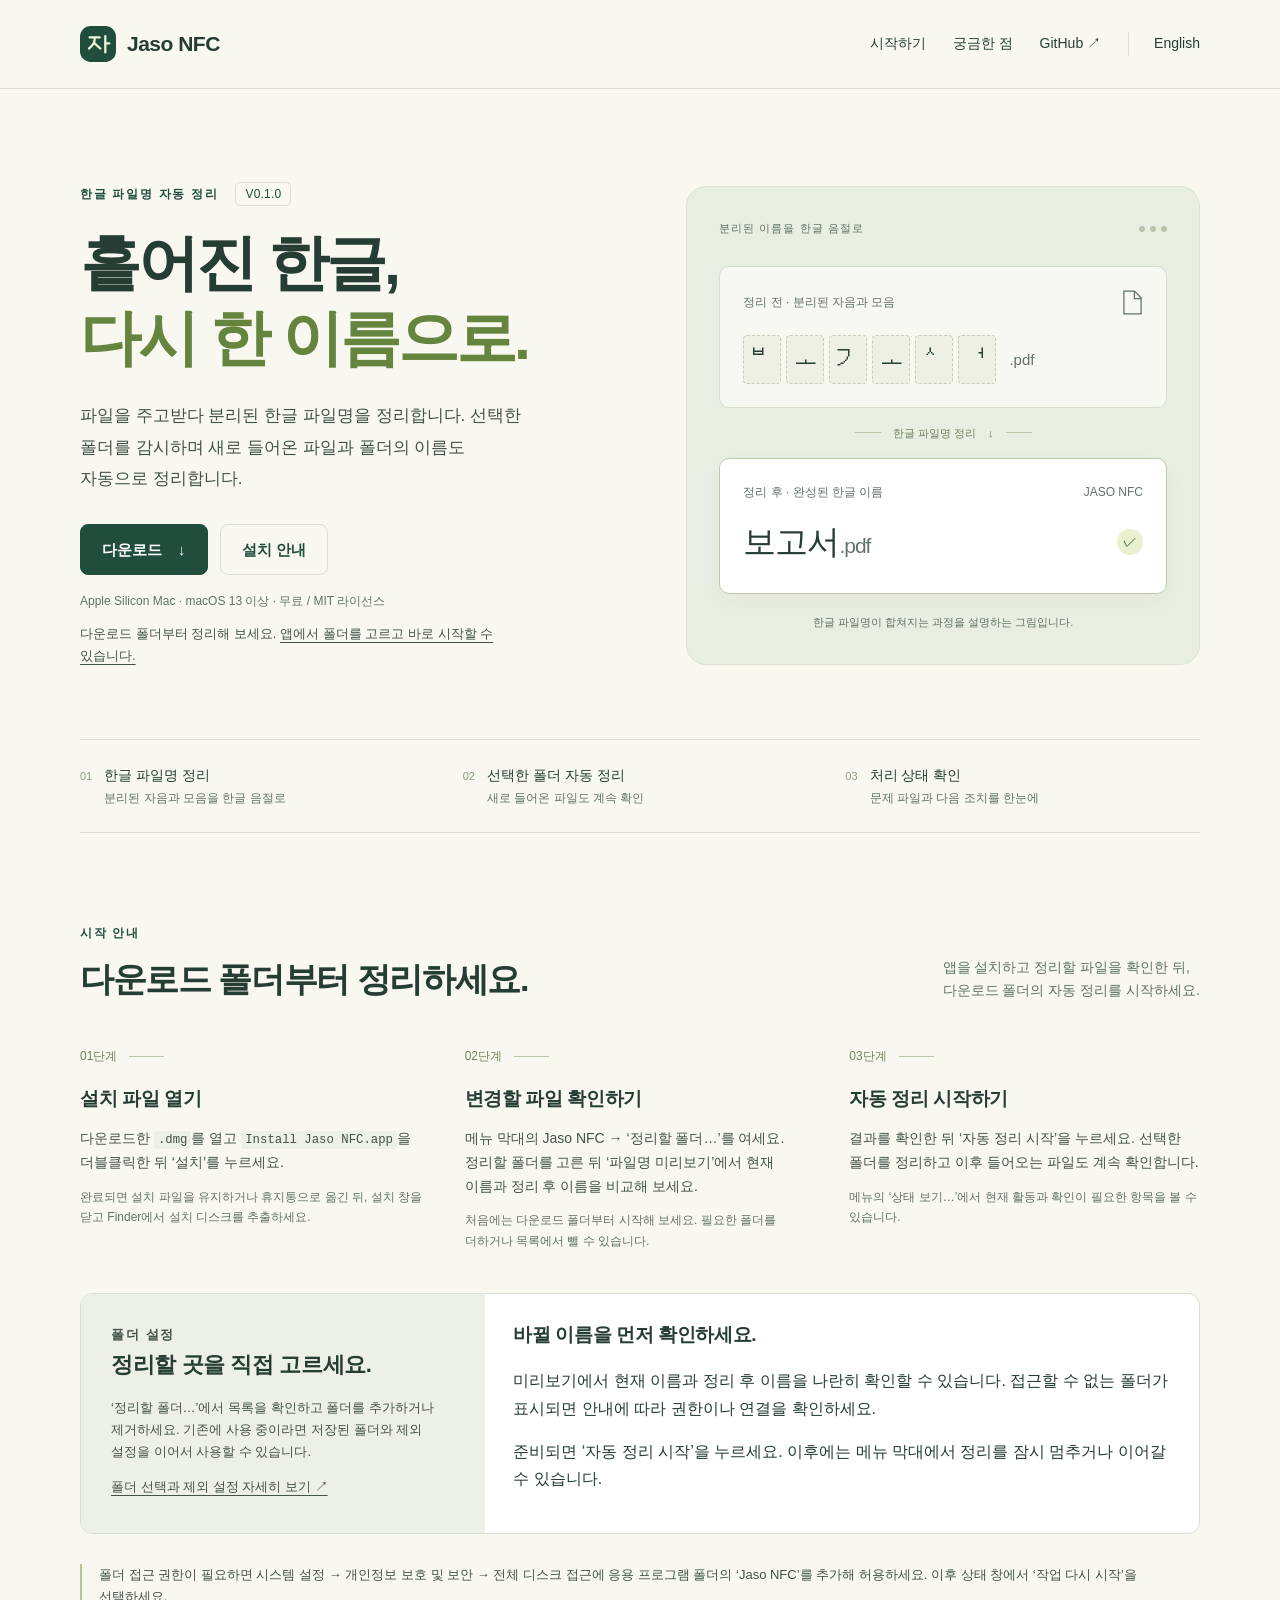
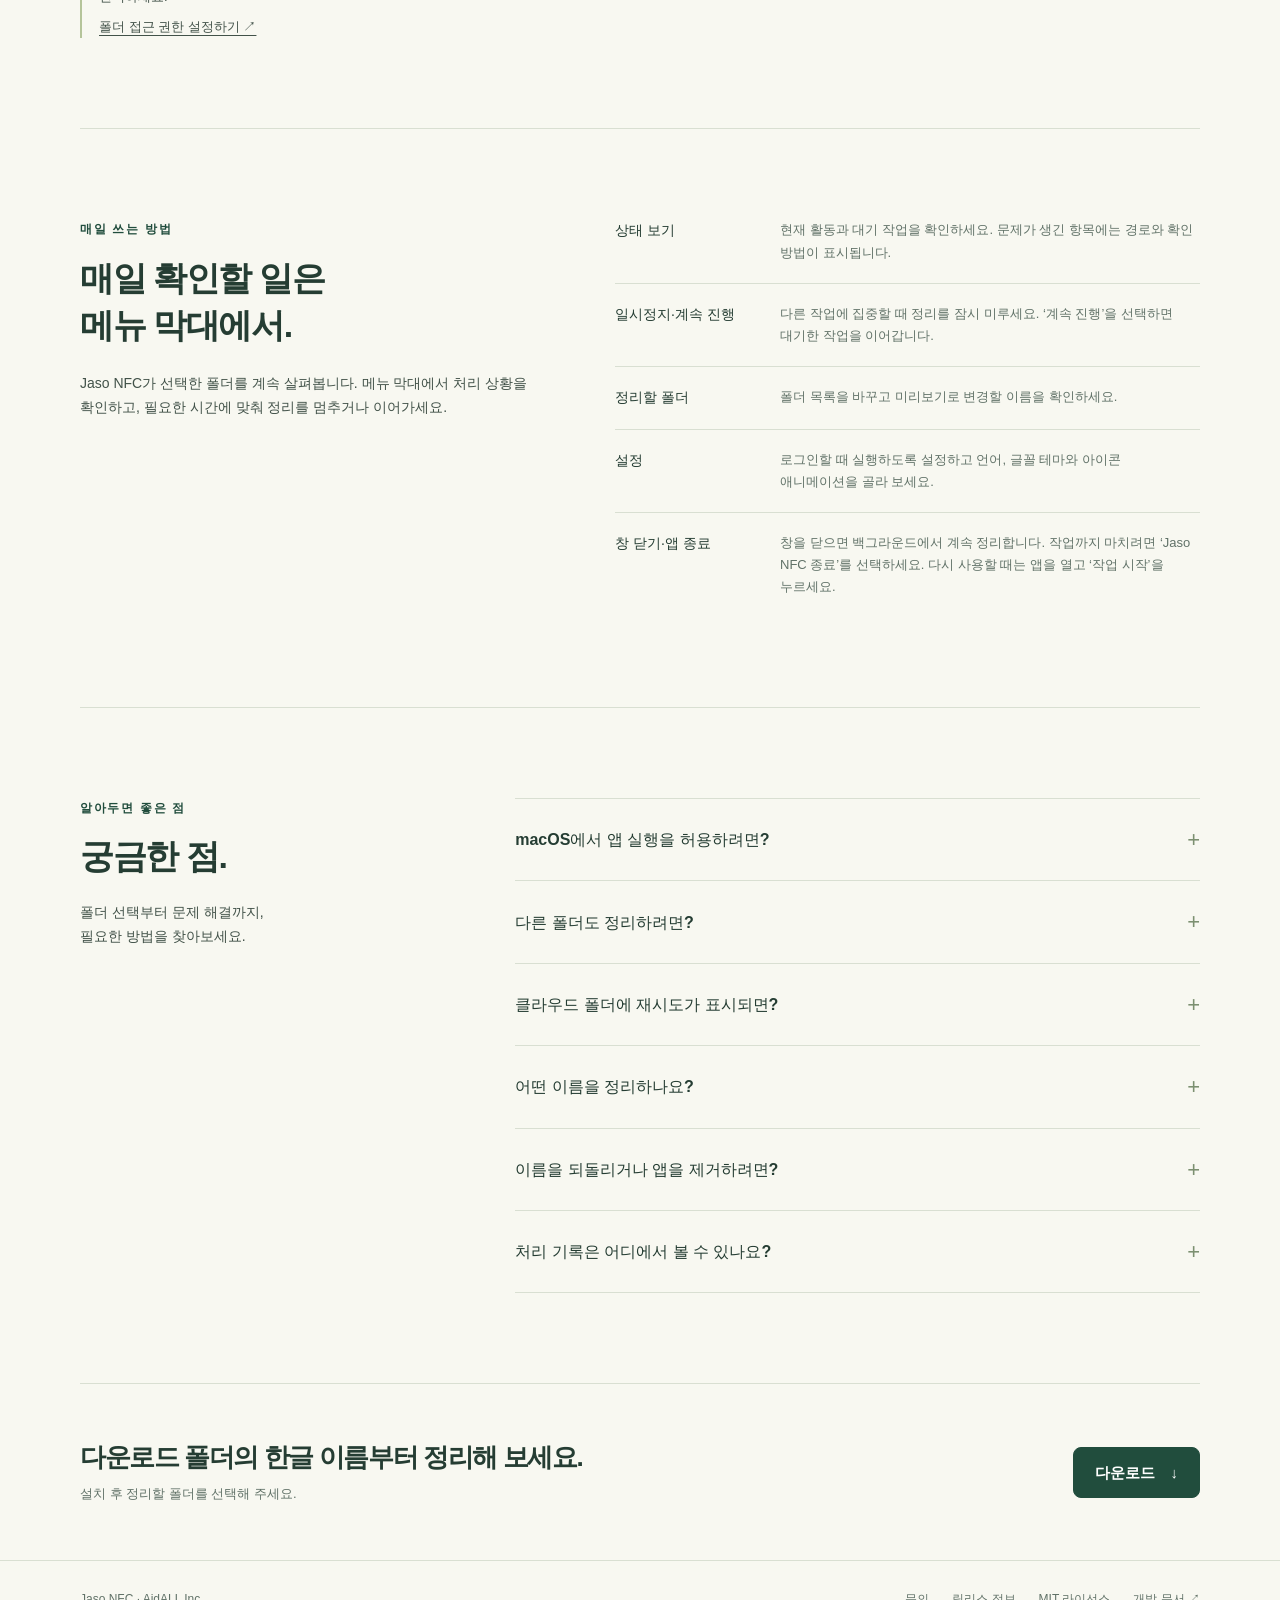
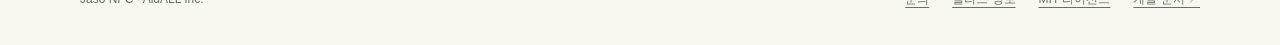
==== site/index.html @ a39111ab "Initial commit" ====
<!doctype html>
<html lang="ko">
<head>
  <meta charset="utf-8">
  <meta name="viewport" content="width=device-width, initial-scale=1">
  <meta name="description" content="분리된 한글 파일명을 정리하고 선택한 폴더의 새 파일도 자동으로 처리합니다. Jaso NFC를 설치하고 다운로드 폴더에서 시작하세요.">
  <meta name="theme-color" content="#f8f8f1">
  <meta property="og:title" content="Jaso NFC — 한글 파일명, 다시 한 이름으로">
  <meta property="og:description" content="한글 파일명을 정리하고 새 파일도 자동으로 처리하는 Mac 앱입니다. 설치부터 다운로드 폴더 자동 정리까지 안내합니다.">
  <meta property="og:type" content="website">
  <meta property="og:url" content="https://garlicvread.github.io/jaso-nfc/">
  <link rel="canonical" href="https://garlicvread.github.io/jaso-nfc/">
  <link rel="alternate" hreflang="en" href="https://garlicvread.github.io/jaso-nfc/en/">
  <link rel="icon" href="assets/mark.svg" type="image/svg+xml">
  <link rel="stylesheet" href="assets/styles.css">
  <script src="assets/guide.js" defer></script>
  <title>Jaso NFC — 한글 파일명, 다시 한 이름으로</title>
</head>
<body>
<a class="skip" href="#main">본문으로 이동</a>
<header class="header">
  <nav class="nav wrap" aria-label="주 메뉴">
    <a class="brand" href="./" aria-label="Jaso NFC 처음으로"><img src="assets/mark.svg" alt="" width="36" height="36">Jaso NFC</a>
    <div class="nav-links"><a href="#setup">시작하기</a><a class="desktop-link" href="#questions">궁금한 점</a><a class="desktop-link" href="https://github.com/garlicvread/jaso-nfc">GitHub ↗</a><a class="language" href="en/" lang="en" hreflang="en">English</a></div>
  </nav>
</header>
<main id="main" class="wrap">
  <section class="hero" aria-labelledby="hero-title">
    <div>
      <p class="eyebrow">한글 파일명 자동 정리 <span>v0.1.0</span></p>
      <h1 id="hero-title">흩어진 한글,<br><em>다시 한 이름으로.</em></h1>
      <p class="hero-copy">파일을 주고받다 분리된 한글 파일명을 정리합니다. 선택한 폴더를 감시하며 새로 들어온 파일과 폴더의 이름도 자동으로 정리합니다.</p>
      <div class="actions"><a class="button" href="https://github.com/garlicvread/jaso-nfc/releases/download/v0.1.0/Jaso-NFC-0.1.0-arm64-local.dmg">다운로드 <span aria-hidden="true">↓</span></a><a class="button secondary" href="#setup">설치 안내</a></div>
      <p class="compatibility">Apple Silicon Mac · macOS 13 이상 · 무료 / MIT 라이선스</p>
      <p class="before-download">다운로드 폴더부터 정리해 보세요. <a href="#setup">앱에서 폴더를 고르고 바로 시작할 수 있습니다.</a></p>
    </div>
    <div class="art" role="img" aria-label="분리된 한글 자음과 모음을 보고서.pdf라는 파일명으로 합치는 과정을 보여 주는 그림입니다.">
      <div class="art-top"><span>분리된 이름을 한글 음절로</span><span class="dots" aria-hidden="true"><i></i><i></i><i></i></span></div>
      <div class="file"><div class="file-label"><span>정리 전 · 분리된 자음과 모음</span><svg viewBox="0 0 22 26" fill="none" aria-hidden="true"><path d="M4 1h9l7 7v17H2V1h2zM13 1v8h7" stroke="currentColor" stroke-width="1.3"/></svg></div><div class="jamo" aria-hidden="true"><span>ᄇ</span><span>ᅩ</span><span>ᄀ</span><span>ᅩ</span><span>ᄉ</span><span>ᅥ</span><small>.pdf</small></div></div>
      <div class="flow">한글 파일명 정리 <span aria-hidden="true">↓</span></div>
      <div class="file after"><div class="file-label"><span>정리 후 · 완성된 한글 이름</span><span>JASO NFC</span></div><div class="filename"><span>보고서<small>.pdf</small></span><span class="check" aria-hidden="true">✓</span></div></div>
      <p class="art-caption">한글 파일명이 합쳐지는 과정을 설명하는 그림입니다.</p>
    </div>
  </section>
  <div class="quick-facts" aria-label="앱의 기본 동작">
    <div class="fact"><span class="number">01</span><p>한글 파일명 정리<small>분리된 자음과 모음을 한글 음절로</small></p></div>
    <div class="fact"><span class="number">02</span><p>선택한 폴더 자동 정리<small>새로 들어온 파일도 계속 확인</small></p></div>
    <div class="fact"><span class="number">03</span><p>처리 상태 확인<small>문제 파일과 다음 조치를 한눈에</small></p></div>
  </div>
  <section id="setup" class="section" aria-labelledby="setup-title">
    <div class="section-heading"><div><p class="eyebrow">시작 안내</p><h2 id="setup-title">다운로드 폴더부터 정리하세요.</h2></div><p class="section-intro">앱을 설치하고 정리할 파일을 확인한 뒤,<br>다운로드 폴더의 자동 정리를 시작하세요.</p></div>
    <div class="steps">
      <article><span class="step-num">01단계</span><h3>설치 파일 열기</h3><p>다운로드한 <code>.dmg</code>를 열고 <code>Install Jaso NFC.app</code>을 더블클릭한 뒤 ‘설치’를 누르세요.</p><p class="small">완료되면 설치 파일을 유지하거나 휴지통으로 옮긴 뒤, 설치 창을 닫고 Finder에서 설치 디스크를 추출하세요.</p></article>
      <article><span class="step-num">02단계</span><h3>변경할 파일 확인하기</h3><p>메뉴 막대의 Jaso NFC → ‘정리할 폴더…’를 여세요. 정리할 폴더를 고른 뒤 ‘파일명 미리보기’에서 현재 이름과 정리 후 이름을 비교해 보세요.</p><p class="small">처음에는 다운로드 폴더부터 시작해 보세요. 필요한 폴더를 더하거나 목록에서 뺄 수 있습니다.</p></article>
      <article><span class="step-num">03단계</span><h3>자동 정리 시작하기</h3><p>결과를 확인한 뒤 ‘자동 정리 시작’을 누르세요. 선택한 폴더를 정리하고 이후 들어오는 파일도 계속 확인합니다.</p><p class="small">메뉴의 ‘상태 보기…’에서 현재 활동과 확인이 필요한 항목을 볼 수 있습니다.</p></article>
    </div>
    <div id="enable" class="setup-box">
      <div class="setup-intro"><p class="eyebrow">폴더 설정</p><h3>정리할 곳을 직접 고르세요.</h3><p>‘정리할 폴더…’에서 목록을 확인하고 폴더를 추가하거나 제거하세요. 기존에 사용 중이라면 저장된 폴더와 제외 설정을 이어서 사용할 수 있습니다.</p><p><a href="https://github.com/garlicvread/jaso-nfc/blob/main/docs/usage.md#change-folders">폴더 선택과 제외 설정 자세히 보기 ↗</a></p></div>
      <div class="setup-code"><h3>바뀔 이름을 먼저 확인하세요.</h3><p>미리보기에서 현재 이름과 정리 후 이름을 나란히 확인할 수 있습니다. 접근할 수 없는 폴더가 표시되면 안내에 따라 권한이나 연결을 확인하세요.</p><p>준비되면 ‘자동 정리 시작’을 누르세요. 이후에는 메뉴 막대에서 정리를 잠시 멈추거나 이어갈 수 있습니다.</p></div>
    </div>
    <div class="permission"><p>폴더 접근 권한이 필요하면 시스템 설정 → 개인정보 보호 및 보안 → 전체 디스크 접근에 응용 프로그램 폴더의 ‘Jaso NFC’를 추가해 허용하세요. 이후 상태 창에서 ‘작업 다시 시작’을 선택하세요.</p><a href="https://github.com/garlicvread/jaso-nfc/blob/main/docs/usage.md#permissions">폴더 접근 권한 설정하기 ↗</a></div>
  </section>
  <section id="everyday" class="section everyday" aria-labelledby="everyday-title">
    <div><p class="eyebrow">매일 쓰는 방법</p><h2 id="everyday-title">매일 확인할 일은<br>메뉴 막대에서.</h2><p class="body-copy">Jaso NFC가 선택한 폴더를 계속 살펴봅니다. 메뉴 막대에서 처리 상황을 확인하고, 필요한 시간에 맞춰 정리를 멈추거나 이어가세요.</p></div>
    <ul class="menu-list"><li>상태 보기<span>현재 활동과 대기 작업을 확인하세요. 문제가 생긴 항목에는 경로와 확인 방법이 표시됩니다.</span></li><li>일시정지·계속 진행<span>다른 작업에 집중할 때 정리를 잠시 미루세요. ‘계속 진행’을 선택하면 대기한 작업을 이어갑니다.</span></li><li>정리할 폴더<span>폴더 목록을 바꾸고 미리보기로 변경할 이름을 확인하세요.</span></li><li>설정<span>로그인할 때 실행하도록 설정하고 언어, 글꼴 테마와 아이콘 애니메이션을 골라 보세요.</span></li><li>창 닫기·앱 종료<span>창을 닫으면 백그라운드에서 계속 정리합니다. 작업까지 마치려면 ‘Jaso NFC 종료’를 선택하세요. 다시 사용할 때는 앱을 열고 ‘작업 시작’을 누르세요.</span></li></ul>
  </section>
  <section id="questions" class="section faq" aria-labelledby="faq-title">
    <div><p class="eyebrow">알아두면 좋은 점</p><h2 id="faq-title">궁금한 점.</h2><p class="body-copy">폴더 선택부터 문제 해결까지,<br>필요한 방법을 찾아보세요.</p></div>
    <div class="questions">
      <details id="blocked"><summary>macOS에서 앱 실행을 허용하려면?</summary><p>다운로드한 파일의 출처를 확인한 뒤 <a href="https://support.apple.com/ko-kr/102445">Apple의 앱 실행 허용 안내</a>를 따라 주세요. 앱을 한 번 열어 본 다음 시스템 설정 → 개인정보 보호 및 보안에서 ‘확인 없이 열기’를 선택합니다. 해당 항목이 없거나 손상 메시지가 나오면 다시 다운로드하거나 지원팀에 문의해 주세요.</p></details>
      <details><summary>다른 폴더도 정리하려면?</summary><p>‘정리할 폴더…’에서 원하는 폴더를 추가하고 미리보기 후 설정을 저장하세요. 이미 설정한 폴더를 다시 확인하려면 상태 창의 ‘전체 감시 영역 다시 확인’을 누르세요. 자세한 순서는 <a href="https://github.com/garlicvread/jaso-nfc/blob/main/docs/usage.md#change-folders">폴더 설정 안내</a>에 있습니다.</p></details>
      <details><summary>클라우드 폴더에 재시도가 표시되면?</summary><p>상태 창에서 해당 경로와 원인을 확인하고 Finder에서 폴더를 열어 보세요. OneDrive, Google Drive 등 동기화 앱의 로그인과 연결 상태도 확인해 주세요. 연결을 복구한 뒤에는 Jaso NFC가 예약된 시각부터 다시 시도합니다.</p></details>
      <details><summary>어떤 이름을 정리하나요?</summary><p>설정한 폴더 안에서 분해된 한글 등 NFC 정규화가 필요한 파일명과 폴더 이름을 정리합니다. 직접 입력한 <code>ㅎㅏㄴ</code> 같은 호환 자모는 처리 대상에서 제외됩니다. 앱·사진 보관함 등 자동 제외되는 종류와 직접 제외할 폴더는 <a href="https://github.com/garlicvread/jaso-nfc/blob/main/docs/usage.md#변경-범위와-안전성">처리 범위 안내</a>에서 확인하세요.</p></details>
      <details><summary>이름을 되돌리거나 앱을 제거하려면?</summary><p>먼저 작업을 중지하고 <a href="https://github.com/garlicvread/jaso-nfc/blob/main/docs/usage.md#recovery">되돌리기와 제거 안내</a>를 따라 주세요. 변경 기록에 있는 원본 파일을 확인할 수 있으면 이전 이름으로 되돌릴 수 있습니다. 파일을 이동하거나 교체한 경우 복구가 제한될 수 있습니다. exFAT에서는 다른 앱과 동시에 이름을 바꿀 때 덮어쓰기 위험이 있어, 사용 설명서의 처리 한계도 확인해 주세요.</p></details>
      <details><summary>처리 기록은 어디에서 볼 수 있나요?</summary><p>상태 창의 ‘복구 기록 폴더 열기’로 Mac에 저장된 이름 변경 기록을 확인할 수 있습니다. 문제가 생겼을 때는 ‘진단 정보 복사’로 상태를 전달해 주세요. 공유하기 전에 개인 파일명과 경로를 지워 주세요.</p></details>
    </div>
  </section>
  <section class="bottom-cta" aria-label="다운로드와 지원"><div><h2>다운로드 폴더의 한글 이름부터 정리해 보세요.</h2><p>설치 후 정리할 폴더를 선택해 주세요.</p></div><a class="button" href="https://github.com/garlicvread/jaso-nfc/releases/download/v0.1.0/Jaso-NFC-0.1.0-arm64-local.dmg">다운로드 <span aria-hidden="true">↓</span></a></section>
</main>
<footer><div class="wrap footer-inner"><span>Jaso NFC · AidALL Inc.</span><div class="footer-links"><a href="mailto:aidall_manager@aidall.tech">문의</a><a href="https://github.com/garlicvread/jaso-nfc/releases/tag/v0.1.0">릴리스 정보</a><a href="https://github.com/garlicvread/jaso-nfc/blob/main/LICENSE">MIT 라이선스</a><a href="https://github.com/garlicvread/jaso-nfc/blob/main/docs/development.md">개발 문서 ↗</a></div></div></footer>
</body>
</html>
---- site/assets/styles.css ----
:root { color-scheme: light; --ink:#253d33; --text:#425249; --muted:#617268; --paper:#f8f8f1; --line:#d9dfd2; --green:#214d3d; --lime:#e8f0cd; --white:#fff; font-family:-apple-system,BlinkMacSystemFont,"Apple SD Gothic Neo","Noto Sans KR",sans-serif; }
* { box-sizing:border-box; }
html { scroll-behavior:smooth; scroll-padding-top:100px; }
body { margin:0; background:var(--paper); color:var(--ink); line-height:1.7; word-break:keep-all; -webkit-font-smoothing:antialiased; }
a { color:inherit; text-underline-offset:4px; }
button { font:inherit; }
a:focus-visible,button:focus-visible,summary:focus-visible { outline:3px solid #a85a25; outline-offset:5px; }
.skip { position:fixed; top:-100px; left:20px; padding:12px 20px; background:white; z-index:10; }
.skip:focus { top:12px; }
.wrap { width:min(1120px,calc(100% - 64px)); margin:auto; }
.header { border-bottom:1px solid var(--line); background:var(--paper); }
.nav { min-height:88px; display:flex; align-items:center; justify-content:space-between; gap:20px; }
.brand { display:flex; align-items:center; gap:11px; font-size:21px; font-weight:750; text-decoration:none; letter-spacing:-.5px; white-space:nowrap; }
.brand img { width:36px; height:36px; }
.nav-links { display:flex; align-items:center; gap:27px; font-size:14px; }
.nav-links a { text-decoration:none; }
.nav-links a:hover { text-decoration:underline; }
.language { border-left:1px solid var(--line); padding-left:25px; }
.hero { display:grid; grid-template-columns:1.06fr 1fr; gap:62px; align-items:center; padding:95px 0 72px; }
.eyebrow { margin:0 0 22px; font-size:12px; letter-spacing:1.7px; font-weight:700; text-transform:uppercase; color:var(--green); }
.eyebrow span { margin-left:12px; padding:4px 9px; border:1px solid var(--line); border-radius:5px; letter-spacing:.2px; font-weight:500; }
h1 { margin:0 0 25px; font-size:clamp(38px,4.8vw,61px); line-height:1.22; letter-spacing:-3px; font-weight:720; }
h1 em { font-style:normal; color:#65843e; }
.hero-copy { max-width:450px; font-size:17px; line-height:1.85; color:var(--text); margin-bottom:29px; }
.actions { display:flex; gap:12px; flex-wrap:wrap; align-items:center; }
.button { display:inline-flex; justify-content:center; align-items:center; gap:16px; padding:14px 21px; border:1px solid var(--green); border-radius:8px; text-decoration:none; font-weight:650; line-height:1.4; background:var(--green); color:white; font-size:15px; transition:background .15s,transform .15s; }
.button:hover { background:#33644f; transform:translateY(-1px); }
.button.secondary { color:var(--green); background:transparent; border-color:var(--line); }
.button.secondary:hover { background:#eaf0e0; }
.compatibility { margin:16px 0 0; font-size:12px; color:var(--muted); }
.before-download { font-size:13px; color:var(--text); margin:12px 0 0; max-width:470px; }
.art { padding:32px; background:#e9eee2; border:1px solid #dce3d3; border-radius:20px; position:relative; }
.art-top { display:flex; justify-content:space-between; align-items:center; gap:10px; font-size:11px; letter-spacing:1px; color:var(--muted); text-transform:uppercase; margin:0 0 28px; }
.dots { display:flex; gap:5px; }
.dots i { width:6px; height:6px; background:#b7c5ab; border-radius:50%; }
.file { border:1px solid #d6dece; border-radius:10px; padding:23px; background:#f7f8f2; }
.file-label { display:flex; align-items:center; justify-content:space-between; color:var(--muted); font-size:12px; }
.file-label svg { width:21px; height:25px; }
.jamo { display:flex; align-items:center; gap:5px; margin-top:20px; }
.jamo span { display:grid; place-items:center; width:38px; height:49px; background:#eef0e5; border:1px dashed #c6cfbb; border-radius:4px; font-size:24px; font-family:"AppleMyungjo",serif; }
.jamo small { margin-left:8px; color:var(--muted); font-size:15px; }
.flow { display:flex; align-items:center; gap:12px; justify-content:center; color:#6b815c; font-size:11px; height:50px; }
.flow::before,.flow::after { content:""; width:26px; height:1px; background:#b8c7a9; }
.file.after { background:white; border-color:#b9cba9; box-shadow:0 8px 24px #30472b08; }
.filename { display:flex; align-items:center; justify-content:space-between; margin-top:12px; font-size:33px; letter-spacing:-1px; font-weight:500; }
.filename small { font-size:21px; color:var(--muted); font-weight:400; }
.check { border-radius:50%; background:var(--lime); color:var(--green); width:26px; height:26px; display:grid; place-items:center; font-size:14px; }
.art-caption { font-size:11px; line-height:1.6; color:var(--muted); margin:20px 0 0; text-align:center; }
.quick-facts { display:grid; grid-template-columns:repeat(3,1fr); border-top:1px solid var(--line); border-bottom:1px solid var(--line); padding:24px 0; gap:28px; }
.fact { display:flex; align-items:baseline; gap:12px; }
.fact .number { color:#8a9d79; font-size:11px; }
.fact p { margin:0; font-size:14px; }
.fact small { display:block; color:var(--muted); font-size:12px; }
.section { padding:90px 0; border-bottom:1px solid var(--line); }
.section-heading { display:flex; justify-content:space-between; gap:35px; align-items:flex-end; margin-bottom:38px; }
h2 { margin:0; font-size:34px; line-height:1.4; letter-spacing:-1.4px; font-weight:650; }
.section-heading .eyebrow { margin-bottom:12px; }
.section-intro { max-width:340px; font-size:14px; color:var(--muted); margin:0; }
.notice { display:flex; align-items:flex-start; gap:14px; border:1px solid #d4dfb8; background:#eef2e1; border-radius:10px; padding:20px 24px; font-size:14px; margin-bottom:38px; }
.notice .symbol { font-size:17px; line-height:1.6; }
.notice p { margin:0; }
.steps { display:grid; grid-template-columns:repeat(3,1fr); gap:34px; }
.step-num { display:inline-flex; align-items:center; gap:12px; color:#708358; font-size:12px; margin-bottom:16px; }
.step-num::after { content:""; width:35px; height:1px; background:#bac8a8; }
h3 { margin:0 0 12px; font-size:19px; letter-spacing:-.4px; font-weight:650; }
.steps p,.body-copy { font-size:14px; color:var(--text); margin:0; }
.steps .small { margin-top:12px; font-size:12px; color:var(--muted); }
.setup-box { margin-top:42px; display:grid; grid-template-columns:.85fr 1.5fr; border:1px solid var(--line); border-radius:12px; overflow:hidden; background:white; }
.setup-intro { background:#edf0e6; padding:30px; }
.setup-intro p { color:var(--text); font-size:13px; margin-bottom:0; }
.setup-intro h3 { font-size:22px; }
.setup-code { min-width:0; padding:25px 28px; }
.code-label { display:flex; justify-content:space-between; align-items:center; gap:15px; font-size:12px; color:var(--muted); margin-bottom:10px; }
.copy { font-size:11px; line-height:1.4; border:1px solid var(--line); color:var(--green); background:var(--paper); border-radius:5px; padding:6px 10px; cursor:pointer; min-width:57px; }
.copy[hidden] { display:none; }
.copy:hover { background:var(--lime); }
pre { white-space:pre-wrap; overflow-wrap:anywhere; word-break:break-word; padding:16px; background:#f6f7f2; border-radius:6px; font-size:12px; line-height:1.85; margin:0 0 18px; }
code { font-family:ui-monospace,SFMono-Regular,Menlo,monospace; }
p code,li code { font-size:.88em; background:#edf0e6; padding:2px 4px; border-radius:3px; }
.setup-note { font-size:12px; color:var(--muted); margin:0; }
.permission { margin-top:30px; padding-left:17px; border-left:2px solid #b5c49a; font-size:13px; color:var(--text); }
.permission p { margin:0 0 8px; }
.everyday { display:grid; grid-template-columns:1fr 1.3fr; gap:85px; }
.everyday .eyebrow { margin-bottom:15px; }
.everyday h2 { margin-bottom:22px; }
.menu-list { list-style:none; padding:0; margin:0; }
.menu-list li { display:grid; grid-template-columns:140px 1fr; padding:19px 0; border-bottom:1px solid var(--line); gap:25px; font-size:14px; }
.menu-list li:first-child { padding-top:0; }
.menu-list li:last-child { border-bottom:0; }
.menu-list span { color:var(--muted); font-size:13px; }
.faq { display:grid; grid-template-columns:.8fr 1.5fr; gap:70px; }
.faq .eyebrow { margin-bottom:15px; }
.faq h2 { margin-bottom:20px; }
.questions { border-top:1px solid var(--line); }
details { border-bottom:1px solid var(--line); }
summary { display:flex; align-items:center; justify-content:space-between; gap:22px; cursor:pointer; list-style:none; padding:22px 0; font-size:16px; font-weight:550; }
summary::-webkit-details-marker { display:none; }
summary::after { content:"+"; font-size:22px; font-weight:300; color:#7c9071; }
details[open] summary::after { content:"−"; }
details p { color:var(--text); font-size:14px; line-height:1.9; margin:0 30px 23px 0; }
.bottom-cta { padding:55px 0; display:flex; justify-content:space-between; gap:25px; align-items:center; }
.bottom-cta h2 { font-size:26px; margin-bottom:7px; }
.bottom-cta p { font-size:13px; color:var(--muted); margin:0; }
footer { border-top:1px solid var(--line); padding:28px 0 36px; font-size:12px; color:var(--muted); }
.footer-inner { display:flex; justify-content:space-between; align-items:center; flex-wrap:wrap; gap:20px; }
.footer-links { display:flex; gap:23px; flex-wrap:wrap; }
.sr-only { position:absolute; width:1px; height:1px; padding:0; margin:-1px; overflow:hidden; clip:rect(0,0,0,0); white-space:nowrap; border:0; }
:lang(en) h1 { font-size:clamp(38px,4.7vw,58px); letter-spacing:-2px; }
:lang(en) body { word-break:normal; }
@media(max-width:950px) {
  .hero { gap:32px; padding-top:65px; }
  h1 { letter-spacing:-2px; }
  .art { padding:24px; }
  .jamo { gap:4px; }
  .jamo span { width:30px; height:42px; font-size:21px; }
  .jamo small { margin-left:3px; }
  .everyday { gap:35px; }
  .faq { gap:35px; }
  .setup-box { grid-template-columns:1fr 1.45fr; }
}
@media(max-width:700px) {
  .wrap { width:calc(100% - 40px); }
  .nav { min-height:74px; gap:10px; }
  .brand { font-size:18px; gap:8px; }
  .brand img { width:29px; height:29px; }
  .nav-links { gap:17px; font-size:12px; }
  .nav-links .desktop-link { display:none; }
  .language { padding-left:16px; }
  .hero { grid-template-columns:1fr; padding:52px 0 40px; gap:35px; }
  .eyebrow { font-size:10px; margin-bottom:20px; }
  h1 { font-size:43px; }
  .hero-copy { font-size:15px; max-width:490px; }
  .art { width:100%; max-width:440px; justify-self:center; padding:25px; }
  .art-top { margin-bottom:20px; }
  .file { padding:20px; }
  .jamo span { width:36px; height:45px; font-size:24px; }
  .quick-facts { grid-template-columns:1fr; gap:15px; padding:25px 0; }
  .fact small { display:inline; margin-left:10px; }
  .section { padding:58px 0; }
  h2 { font-size:28px; }
  .section-heading { display:block; }
  .section-intro { margin-top:16px; }
  .notice { padding:17px; font-size:13px; }
  .steps { grid-template-columns:1fr; gap:30px; }
  .step-num { margin-bottom:9px; }
  .setup-box { grid-template-columns:1fr; margin-top:30px; }
  .setup-intro { padding:23px; }
  .setup-code { padding:22px; }
  pre { padding:13px; font-size:11px; }
  .everyday,.faq { grid-template-columns:1fr; gap:30px; }
  .menu-list li { grid-template-columns:110px 1fr; gap:20px; }
  summary { font-size:15px; }
  .bottom-cta { flex-direction:column; align-items:flex-start; padding:40px 0; }
  .footer-inner { align-items:flex-start; flex-direction:column; gap:16px; }
}
@media(max-width:370px) {
  .wrap { width:calc(100% - 32px); }
  h1 { font-size:38px; }
  .jamo span { width:29px; }
  .art { padding:20px; }
  .button { padding:13px 16px; font-size:14px; }
  .fact small { display:block; margin-left:0; }
}
@media(prefers-reduced-motion:reduce) {
  html { scroll-behavior:auto; }
  .button { transition:none; }
}
.setup-note + .code-label { margin-top:20px; }
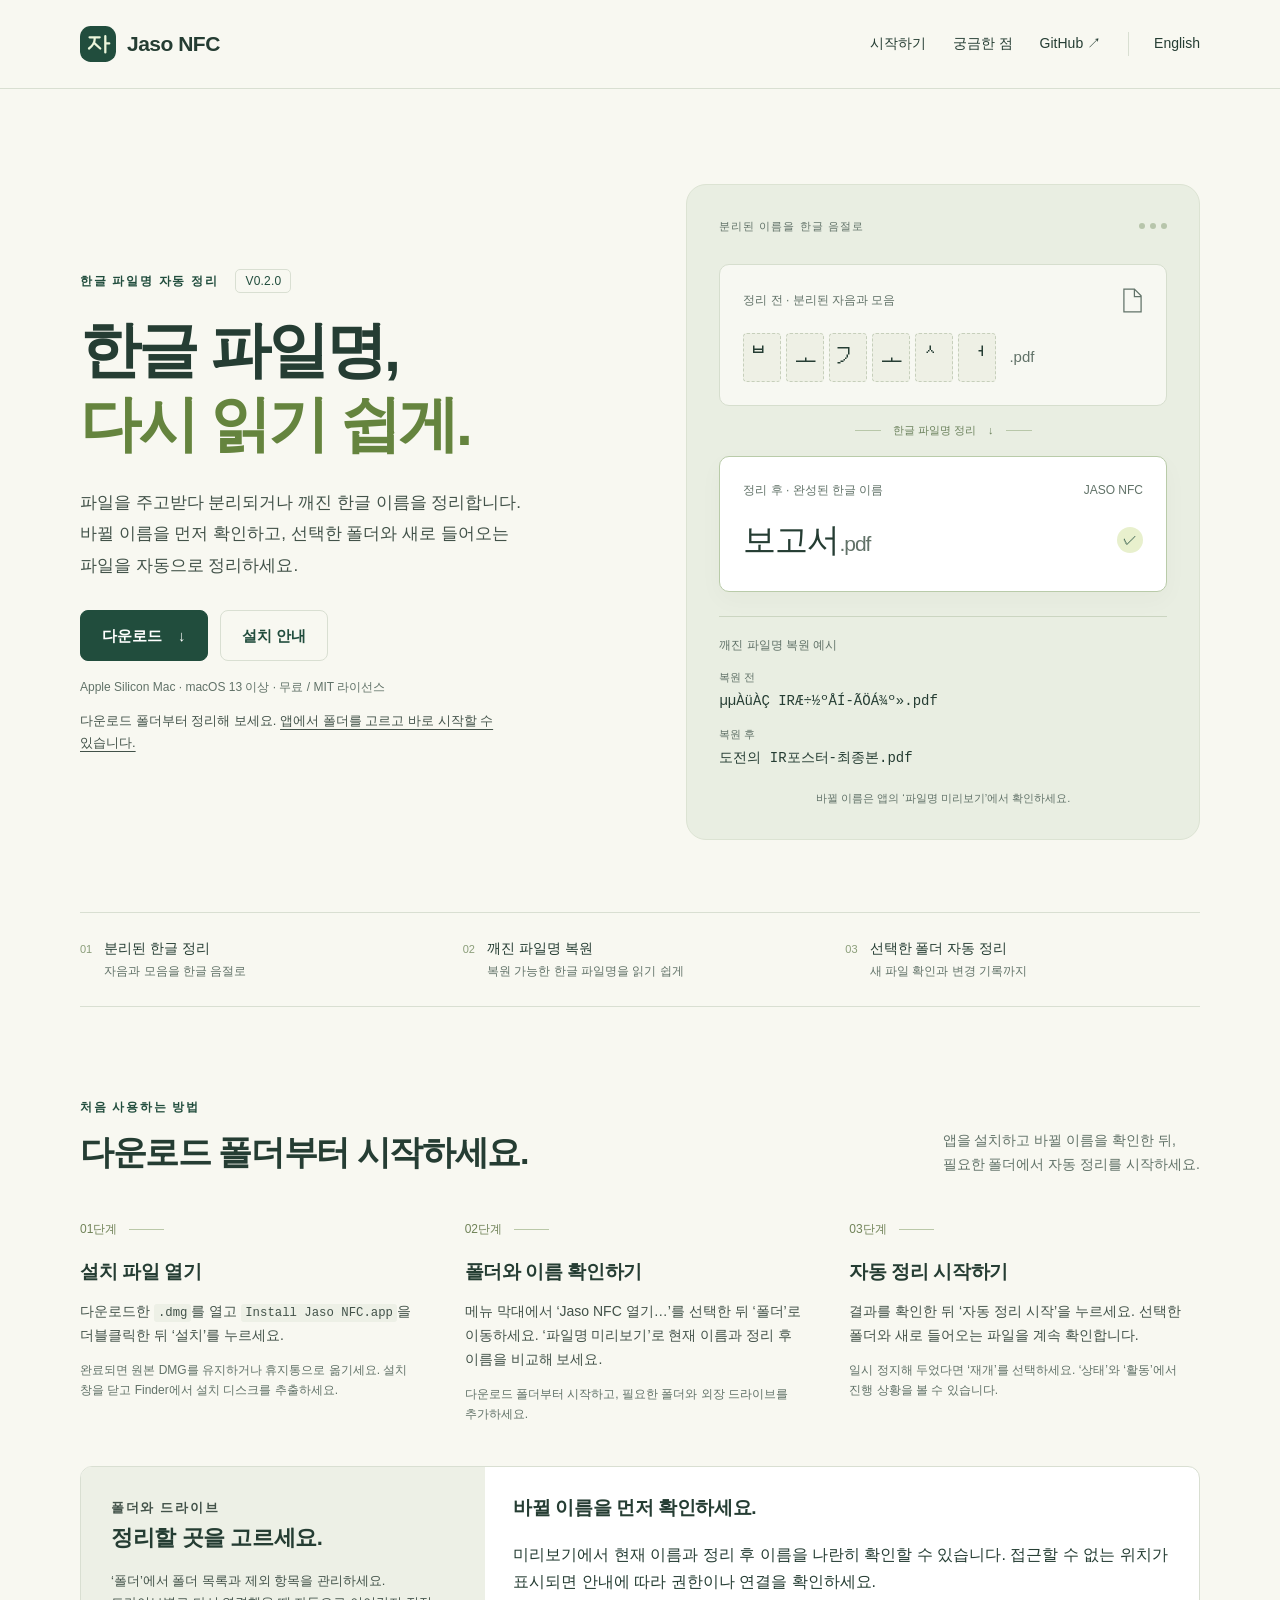
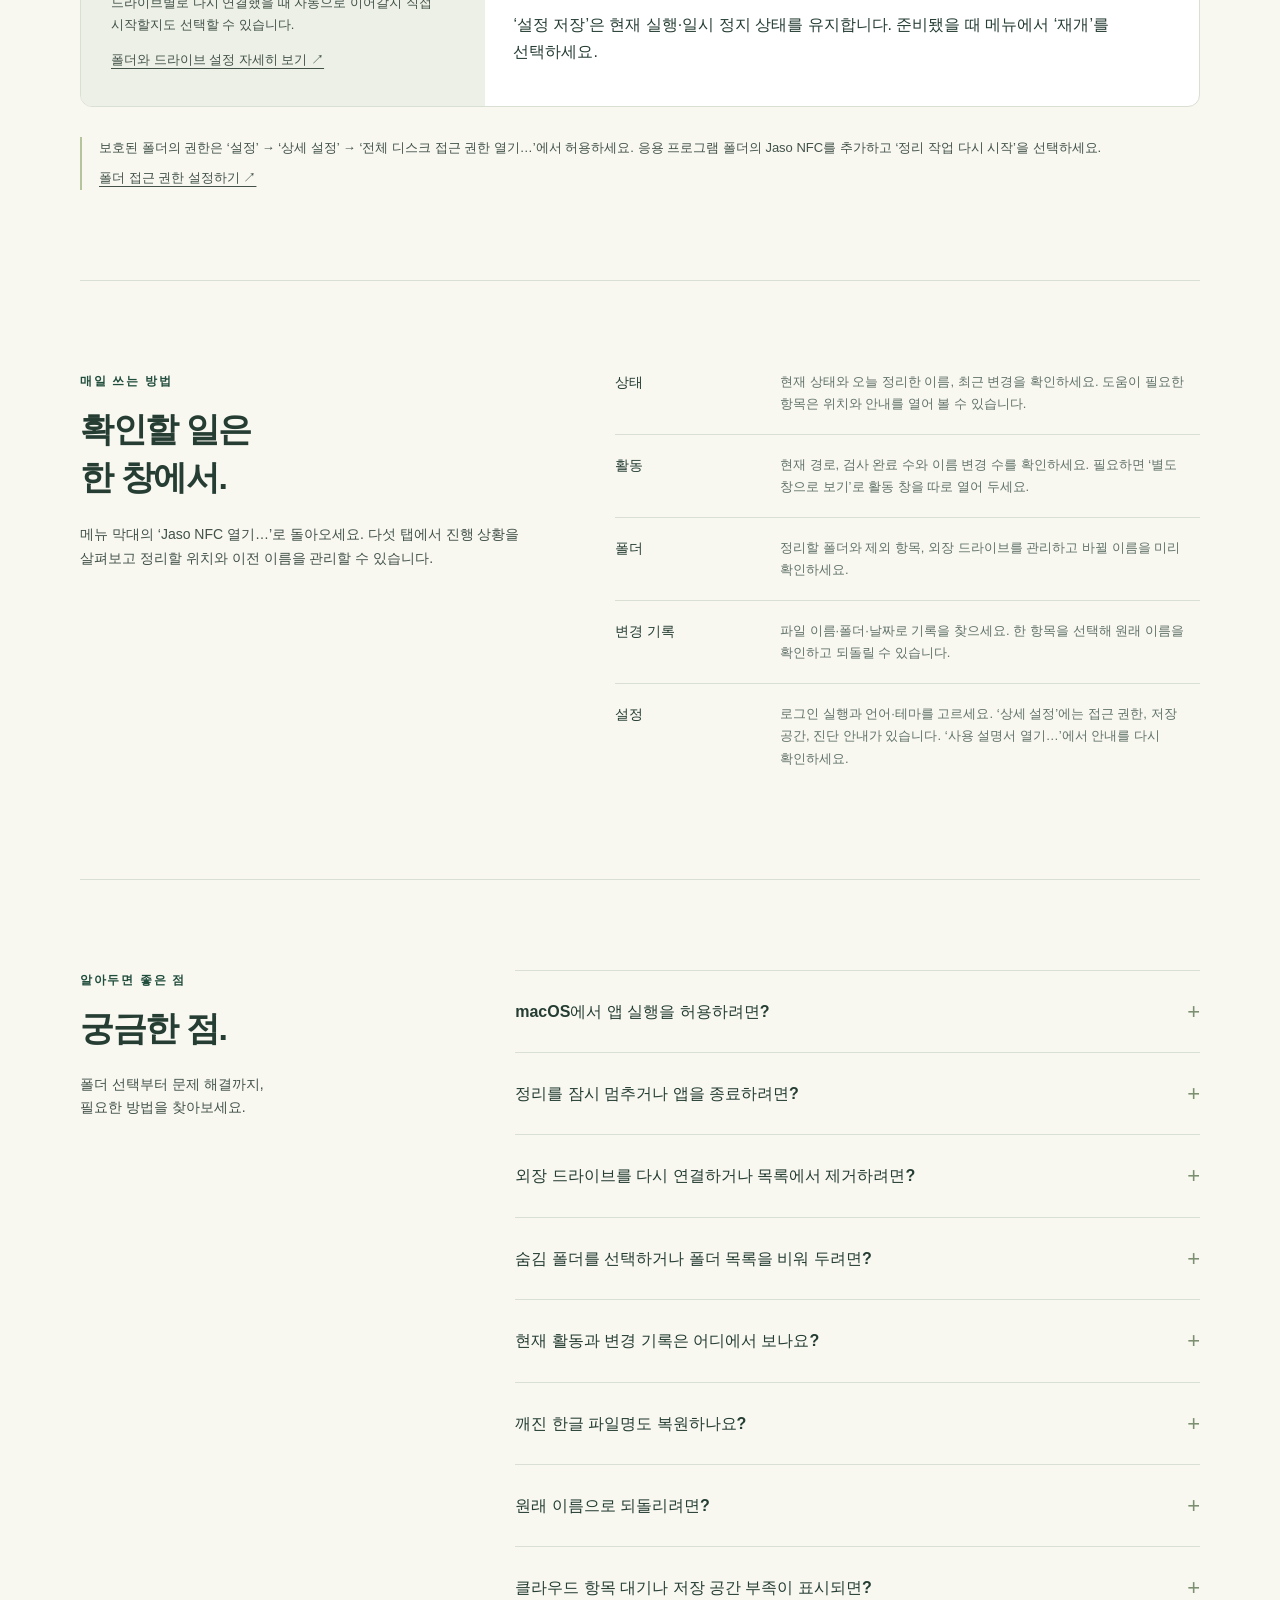
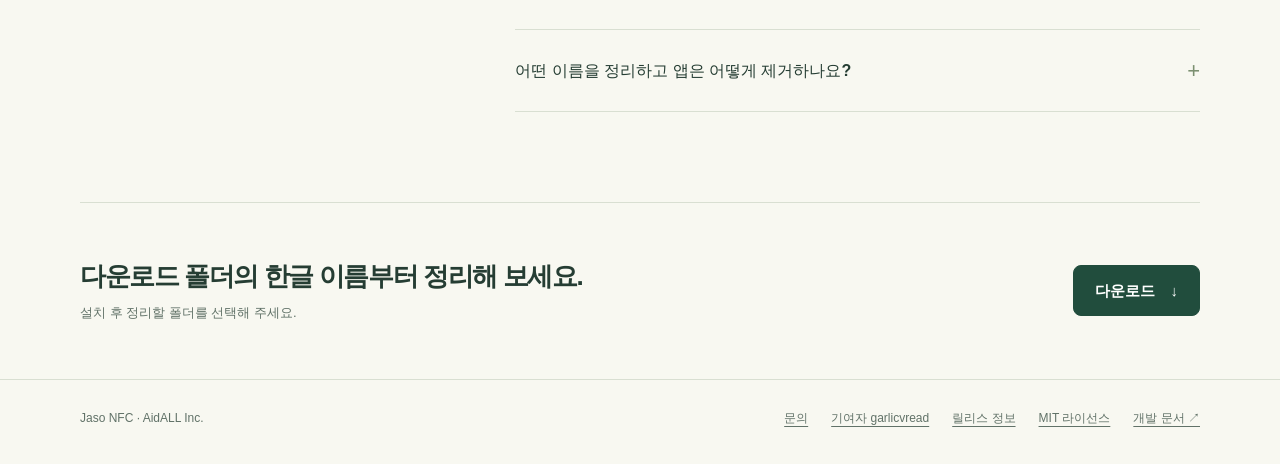
==== commit 35baf1d4: "0.2.0 출시 - 한글 파일명 복구와 상태·활동·폴더·설정 화면을 개선했습니다. - 활동에 오류 사유와 해결 결과를 표시하고 반복 처리 및 기록 증가를 줄였습니다. - 드라이브 " ====
--- a/site/index.html
+++ b/site/index.html
@@ -3,10 +3,10 @@
 <head>
   <meta charset="utf-8">
   <meta name="viewport" content="width=device-width, initial-scale=1">
-  <meta name="description" content="분리된 한글 파일명을 정리하고 선택한 폴더의 새 파일도 자동으로 처리합니다. Jaso NFC를 설치하고 다운로드 폴더에서 시작하세요.">
+  <meta name="description" content="분리되거나 깨진 한글 파일명을 정리합니다. 바뀔 이름을 미리 확인하고, 선택한 폴더에서 자동 정리를 시작하세요.">
   <meta name="theme-color" content="#f8f8f1">
-  <meta property="og:title" content="Jaso NFC — 한글 파일명, 다시 한 이름으로">
-  <meta property="og:description" content="한글 파일명을 정리하고 새 파일도 자동으로 처리하는 Mac 앱입니다. 설치부터 다운로드 폴더 자동 정리까지 안내합니다.">
+  <meta property="og:title" content="Jaso NFC — 한글 파일명, 다시 읽기 쉽게">
+  <meta property="og:description" content="분리된 한글과 복원 가능한 깨진 파일명을 정리하는 Mac 앱입니다. 이름 미리보기부터 자동 정리와 원래 이름 복원까지 한 창에서 사용하세요.">
   <meta property="og:type" content="website">
   <meta property="og:url" content="https://garlicvread.github.io/jaso-nfc/">
   <link rel="canonical" href="https://garlicvread.github.io/jaso-nfc/">
@@ -14,7 +14,7 @@
   <link rel="icon" href="assets/mark.svg" type="image/svg+xml">
   <link rel="stylesheet" href="assets/styles.css">
   <script src="assets/guide.js" defer></script>
-  <title>Jaso NFC — 한글 파일명, 다시 한 이름으로</title>
+  <title>Jaso NFC — 한글 파일명, 다시 읽기 쉽게</title>
 </head>
 <body>
 <a class="skip" href="#main">본문으로 이동</a>
@@ -27,56 +27,60 @@
 <main id="main" class="wrap">
   <section class="hero" aria-labelledby="hero-title">
     <div>
-      <p class="eyebrow">한글 파일명 자동 정리 <span>v0.1.0</span></p>
-      <h1 id="hero-title">흩어진 한글,<br><em>다시 한 이름으로.</em></h1>
-      <p class="hero-copy">파일을 주고받다 분리된 한글 파일명을 정리합니다. 선택한 폴더를 감시하며 새로 들어온 파일과 폴더의 이름도 자동으로 정리합니다.</p>
-      <div class="actions"><a class="button" href="https://github.com/garlicvread/jaso-nfc/releases/download/v0.1.0/Jaso-NFC-0.1.0-arm64-local.dmg">다운로드 <span aria-hidden="true">↓</span></a><a class="button secondary" href="#setup">설치 안내</a></div>
+      <p class="eyebrow">한글 파일명 자동 정리 <span>v0.2.0</span></p>
+      <h1 id="hero-title">한글 파일명,<br><em>다시 읽기 쉽게.</em></h1>
+      <p class="hero-copy">파일을 주고받다 분리되거나 깨진 한글 이름을 정리합니다. 바뀔 이름을 먼저 확인하고, 선택한 폴더와 새로 들어오는 파일을 자동으로 정리하세요.</p>
+      <div class="actions"><a class="button" href="https://github.com/garlicvread/jaso-nfc/releases/download/v0.2.0/Jaso-NFC-0.2.0-arm64-local.dmg">다운로드 <span aria-hidden="true">↓</span></a><a class="button secondary" href="#setup">설치 안내</a></div>
       <p class="compatibility">Apple Silicon Mac · macOS 13 이상 · 무료 / MIT 라이선스</p>
       <p class="before-download">다운로드 폴더부터 정리해 보세요. <a href="#setup">앱에서 폴더를 고르고 바로 시작할 수 있습니다.</a></p>
     </div>
-    <div class="art" role="img" aria-label="분리된 한글 자음과 모음을 보고서.pdf라는 파일명으로 합치는 과정을 보여 주는 그림입니다.">
+    <div class="art" role="img" aria-label="분리된 한글을 보고서.pdf로 합치고, 잘못 읽힌 문자로 깨진 파일명을 도전의 IR포스터-최종본.pdf로 복원하는 예시입니다.">
       <div class="art-top"><span>분리된 이름을 한글 음절로</span><span class="dots" aria-hidden="true"><i></i><i></i><i></i></span></div>
       <div class="file"><div class="file-label"><span>정리 전 · 분리된 자음과 모음</span><svg viewBox="0 0 22 26" fill="none" aria-hidden="true"><path d="M4 1h9l7 7v17H2V1h2zM13 1v8h7" stroke="currentColor" stroke-width="1.3"/></svg></div><div class="jamo" aria-hidden="true"><span>ᄇ</span><span>ᅩ</span><span>ᄀ</span><span>ᅩ</span><span>ᄉ</span><span>ᅥ</span><small>.pdf</small></div></div>
       <div class="flow">한글 파일명 정리 <span aria-hidden="true">↓</span></div>
       <div class="file after"><div class="file-label"><span>정리 후 · 완성된 한글 이름</span><span>JASO NFC</span></div><div class="filename"><span>보고서<small>.pdf</small></span><span class="check" aria-hidden="true">✓</span></div></div>
-      <p class="art-caption">한글 파일명이 합쳐지는 과정을 설명하는 그림입니다.</p>
+      <div class="encoding-example"><p class="file-label">깨진 파일명 복원 예시</p><p><span>복원 전</span><code>µµÀüÀÇ IRÆ÷½ºÅÍ-ÃÖÁ¾º».pdf</code></p><p><span>복원 후</span><code>도전의 IR포스터-최종본.pdf</code></p></div>
+      <p class="art-caption">바뀔 이름은 앱의 ‘파일명 미리보기’에서 확인하세요.</p>
     </div>
   </section>
   <div class="quick-facts" aria-label="앱의 기본 동작">
-    <div class="fact"><span class="number">01</span><p>한글 파일명 정리<small>분리된 자음과 모음을 한글 음절로</small></p></div>
-    <div class="fact"><span class="number">02</span><p>선택한 폴더 자동 정리<small>새로 들어온 파일도 계속 확인</small></p></div>
-    <div class="fact"><span class="number">03</span><p>처리 상태 확인<small>문제 파일과 다음 조치를 한눈에</small></p></div>
+    <div class="fact"><span class="number">01</span><p>분리된 한글 정리<small>자음과 모음을 한글 음절로</small></p></div>
+    <div class="fact"><span class="number">02</span><p>깨진 파일명 복원<small>복원 가능한 한글 파일명을 읽기 쉽게</small></p></div>
+    <div class="fact"><span class="number">03</span><p>선택한 폴더 자동 정리<small>새 파일 확인과 변경 기록까지</small></p></div>
   </div>
   <section id="setup" class="section" aria-labelledby="setup-title">
-    <div class="section-heading"><div><p class="eyebrow">시작 안내</p><h2 id="setup-title">다운로드 폴더부터 정리하세요.</h2></div><p class="section-intro">앱을 설치하고 정리할 파일을 확인한 뒤,<br>다운로드 폴더의 자동 정리를 시작하세요.</p></div>
+    <div class="section-heading"><div><p class="eyebrow">처음 사용하는 방법</p><h2 id="setup-title">다운로드 폴더부터 시작하세요.</h2></div><p class="section-intro">앱을 설치하고 바뀔 이름을 확인한 뒤,<br>필요한 폴더에서 자동 정리를 시작하세요.</p></div>
     <div class="steps">
-      <article><span class="step-num">01단계</span><h3>설치 파일 열기</h3><p>다운로드한 <code>.dmg</code>를 열고 <code>Install Jaso NFC.app</code>을 더블클릭한 뒤 ‘설치’를 누르세요.</p><p class="small">완료되면 설치 파일을 유지하거나 휴지통으로 옮긴 뒤, 설치 창을 닫고 Finder에서 설치 디스크를 추출하세요.</p></article>
-      <article><span class="step-num">02단계</span><h3>변경할 파일 확인하기</h3><p>메뉴 막대의 Jaso NFC → ‘정리할 폴더…’를 여세요. 정리할 폴더를 고른 뒤 ‘파일명 미리보기’에서 현재 이름과 정리 후 이름을 비교해 보세요.</p><p class="small">처음에는 다운로드 폴더부터 시작해 보세요. 필요한 폴더를 더하거나 목록에서 뺄 수 있습니다.</p></article>
-      <article><span class="step-num">03단계</span><h3>자동 정리 시작하기</h3><p>결과를 확인한 뒤 ‘자동 정리 시작’을 누르세요. 선택한 폴더를 정리하고 이후 들어오는 파일도 계속 확인합니다.</p><p class="small">메뉴의 ‘상태 보기…’에서 현재 활동과 확인이 필요한 항목을 볼 수 있습니다.</p></article>
+      <article><span class="step-num">01단계</span><h3>설치 파일 열기</h3><p>다운로드한 <code>.dmg</code>를 열고 <code>Install Jaso NFC.app</code>을 더블클릭한 뒤 ‘설치’를 누르세요.</p><p class="small">완료되면 원본 DMG를 유지하거나 휴지통으로 옮기세요. 설치 창을 닫고 Finder에서 설치 디스크를 추출하세요.</p></article>
+      <article><span class="step-num">02단계</span><h3>폴더와 이름 확인하기</h3><p>메뉴 막대에서 ‘Jaso NFC 열기…’를 선택한 뒤 ‘폴더’로 이동하세요. ‘파일명 미리보기’로 현재 이름과 정리 후 이름을 비교해 보세요.</p><p class="small">다운로드 폴더부터 시작하고, 필요한 폴더와 외장 드라이브를 추가하세요.</p></article>
+      <article><span class="step-num">03단계</span><h3>자동 정리 시작하기</h3><p>결과를 확인한 뒤 ‘자동 정리 시작’을 누르세요. 선택한 폴더와 새로 들어오는 파일을 계속 확인합니다.</p><p class="small">일시 정지해 두었다면 ‘재개’를 선택하세요. ‘상태’와 ‘활동’에서 진행 상황을 볼 수 있습니다.</p></article>
     </div>
     <div id="enable" class="setup-box">
-      <div class="setup-intro"><p class="eyebrow">폴더 설정</p><h3>정리할 곳을 직접 고르세요.</h3><p>‘정리할 폴더…’에서 목록을 확인하고 폴더를 추가하거나 제거하세요. 기존에 사용 중이라면 저장된 폴더와 제외 설정을 이어서 사용할 수 있습니다.</p><p><a href="https://github.com/garlicvread/jaso-nfc/blob/main/docs/usage.md#change-folders">폴더 선택과 제외 설정 자세히 보기 ↗</a></p></div>
-      <div class="setup-code"><h3>바뀔 이름을 먼저 확인하세요.</h3><p>미리보기에서 현재 이름과 정리 후 이름을 나란히 확인할 수 있습니다. 접근할 수 없는 폴더가 표시되면 안내에 따라 권한이나 연결을 확인하세요.</p><p>준비되면 ‘자동 정리 시작’을 누르세요. 이후에는 메뉴 막대에서 정리를 잠시 멈추거나 이어갈 수 있습니다.</p></div>
+      <div class="setup-intro"><p class="eyebrow">폴더와 드라이브</p><h3>정리할 곳을 고르세요.</h3><p>‘폴더’에서 폴더 목록과 제외 항목을 관리하세요. 드라이브별로 다시 연결했을 때 자동으로 이어갈지 직접 시작할지도 선택할 수 있습니다.</p><p><a href="https://github.com/garlicvread/jaso-nfc/blob/main/docs/usage.md#change-folders">폴더와 드라이브 설정 자세히 보기 ↗</a></p></div>
+      <div class="setup-code"><h3>바뀔 이름을 먼저 확인하세요.</h3><p>미리보기에서 현재 이름과 정리 후 이름을 나란히 확인할 수 있습니다. 접근할 수 없는 위치가 표시되면 안내에 따라 권한이나 연결을 확인하세요.</p><p>‘설정 저장’은 현재 실행·일시 정지 상태를 유지합니다. 준비됐을 때 메뉴에서 ‘재개’를 선택하세요.</p></div>
     </div>
-    <div class="permission"><p>폴더 접근 권한이 필요하면 시스템 설정 → 개인정보 보호 및 보안 → 전체 디스크 접근에 응용 프로그램 폴더의 ‘Jaso NFC’를 추가해 허용하세요. 이후 상태 창에서 ‘작업 다시 시작’을 선택하세요.</p><a href="https://github.com/garlicvread/jaso-nfc/blob/main/docs/usage.md#permissions">폴더 접근 권한 설정하기 ↗</a></div>
+    <div class="permission"><p>보호된 폴더의 권한은 ‘설정’ → ‘상세 설정’ → ‘전체 디스크 접근 권한 열기…’에서 허용하세요. 응용 프로그램 폴더의 Jaso NFC를 추가하고 ‘정리 작업 다시 시작’을 선택하세요.</p><a href="https://github.com/garlicvread/jaso-nfc/blob/main/docs/usage.md#permissions">폴더 접근 권한 설정하기 ↗</a></div>
   </section>
   <section id="everyday" class="section everyday" aria-labelledby="everyday-title">
-    <div><p class="eyebrow">매일 쓰는 방법</p><h2 id="everyday-title">매일 확인할 일은<br>메뉴 막대에서.</h2><p class="body-copy">Jaso NFC가 선택한 폴더를 계속 살펴봅니다. 메뉴 막대에서 처리 상황을 확인하고, 필요한 시간에 맞춰 정리를 멈추거나 이어가세요.</p></div>
-    <ul class="menu-list"><li>상태 보기<span>현재 활동과 대기 작업을 확인하세요. 문제가 생긴 항목에는 경로와 확인 방법이 표시됩니다.</span></li><li>일시정지·계속 진행<span>다른 작업에 집중할 때 정리를 잠시 미루세요. ‘계속 진행’을 선택하면 대기한 작업을 이어갑니다.</span></li><li>정리할 폴더<span>폴더 목록을 바꾸고 미리보기로 변경할 이름을 확인하세요.</span></li><li>설정<span>로그인할 때 실행하도록 설정하고 언어, 글꼴 테마와 아이콘 애니메이션을 골라 보세요.</span></li><li>창 닫기·앱 종료<span>창을 닫으면 백그라운드에서 계속 정리합니다. 작업까지 마치려면 ‘Jaso NFC 종료’를 선택하세요. 다시 사용할 때는 앱을 열고 ‘작업 시작’을 누르세요.</span></li></ul>
+    <div><p class="eyebrow">매일 쓰는 방법</p><h2 id="everyday-title">확인할 일은<br>한 창에서.</h2><p class="body-copy">메뉴 막대의 ‘Jaso NFC 열기…’로 돌아오세요. 다섯 탭에서 진행 상황을 살펴보고 정리할 위치와 이전 이름을 관리할 수 있습니다.</p></div>
+    <ul class="menu-list"><li>상태<span>현재 상태와 오늘 정리한 이름, 최근 변경을 확인하세요. 도움이 필요한 항목은 위치와 안내를 열어 볼 수 있습니다.</span></li><li>활동<span>현재 경로, 검사 완료 수와 이름 변경 수를 확인하세요. 필요하면 ‘별도 창으로 보기’로 활동 창을 따로 열어 두세요.</span></li><li>폴더<span>정리할 폴더와 제외 항목, 외장 드라이브를 관리하고 바뀔 이름을 미리 확인하세요.</span></li><li>변경 기록<span>파일 이름·폴더·날짜로 기록을 찾으세요. 한 항목을 선택해 원래 이름을 확인하고 되돌릴 수 있습니다.</span></li><li>설정<span>로그인 실행과 언어·테마를 고르세요. ‘상세 설정’에는 접근 권한, 저장 공간, 진단 안내가 있습니다. ‘사용 설명서 열기…’에서 안내를 다시 확인하세요.</span></li></ul>
   </section>
   <section id="questions" class="section faq" aria-labelledby="faq-title">
     <div><p class="eyebrow">알아두면 좋은 점</p><h2 id="faq-title">궁금한 점.</h2><p class="body-copy">폴더 선택부터 문제 해결까지,<br>필요한 방법을 찾아보세요.</p></div>
     <div class="questions">
-      <details id="blocked"><summary>macOS에서 앱 실행을 허용하려면?</summary><p>다운로드한 파일의 출처를 확인한 뒤 <a href="https://support.apple.com/ko-kr/102445">Apple의 앱 실행 허용 안내</a>를 따라 주세요. 앱을 한 번 열어 본 다음 시스템 설정 → 개인정보 보호 및 보안에서 ‘확인 없이 열기’를 선택합니다. 해당 항목이 없거나 손상 메시지가 나오면 다시 다운로드하거나 지원팀에 문의해 주세요.</p></details>
-      <details><summary>다른 폴더도 정리하려면?</summary><p>‘정리할 폴더…’에서 원하는 폴더를 추가하고 미리보기 후 설정을 저장하세요. 이미 설정한 폴더를 다시 확인하려면 상태 창의 ‘전체 감시 영역 다시 확인’을 누르세요. 자세한 순서는 <a href="https://github.com/garlicvread/jaso-nfc/blob/main/docs/usage.md#change-folders">폴더 설정 안내</a>에 있습니다.</p></details>
-      <details><summary>클라우드 폴더에 재시도가 표시되면?</summary><p>상태 창에서 해당 경로와 원인을 확인하고 Finder에서 폴더를 열어 보세요. OneDrive, Google Drive 등 동기화 앱의 로그인과 연결 상태도 확인해 주세요. 연결을 복구한 뒤에는 Jaso NFC가 예약된 시각부터 다시 시도합니다.</p></details>
-      <details><summary>어떤 이름을 정리하나요?</summary><p>설정한 폴더 안에서 분해된 한글 등 NFC 정규화가 필요한 파일명과 폴더 이름을 정리합니다. 직접 입력한 <code>ㅎㅏㄴ</code> 같은 호환 자모는 처리 대상에서 제외됩니다. 앱·사진 보관함 등 자동 제외되는 종류와 직접 제외할 폴더는 <a href="https://github.com/garlicvread/jaso-nfc/blob/main/docs/usage.md#변경-범위와-안전성">처리 범위 안내</a>에서 확인하세요.</p></details>
-      <details><summary>이름을 되돌리거나 앱을 제거하려면?</summary><p>먼저 작업을 중지하고 <a href="https://github.com/garlicvread/jaso-nfc/blob/main/docs/usage.md#recovery">되돌리기와 제거 안내</a>를 따라 주세요. 변경 기록에 있는 원본 파일을 확인할 수 있으면 이전 이름으로 되돌릴 수 있습니다. 파일을 이동하거나 교체한 경우 복구가 제한될 수 있습니다. exFAT에서는 다른 앱과 동시에 이름을 바꿀 때 덮어쓰기 위험이 있어, 사용 설명서의 처리 한계도 확인해 주세요.</p></details>
-      <details><summary>처리 기록은 어디에서 볼 수 있나요?</summary><p>상태 창의 ‘복구 기록 폴더 열기’로 Mac에 저장된 이름 변경 기록을 확인할 수 있습니다. 문제가 생겼을 때는 ‘진단 정보 복사’로 상태를 전달해 주세요. 공유하기 전에 개인 파일명과 경로를 지워 주세요.</p></details>
+      <details id="blocked"><summary>macOS에서 앱 실행을 허용하려면?</summary><p>다운로드 출처를 확인한 뒤 <a href="https://support.apple.com/ko-kr/102445">Apple의 앱 실행 허용 안내</a>를 따라 주세요. 앱을 한 번 열고 시스템 설정 → 개인정보 보호 및 보안에서 ‘확인 없이 열기’를 선택하세요. 해당 항목이 없거나 손상 메시지가 나오면 다시 다운로드하거나 지원팀에 문의해 주세요.</p></details>
+      <details><summary>정리를 잠시 멈추거나 앱을 종료하려면?</summary><p>메뉴의 ‘일시 정지’와 ‘재개’로 정리 시점을 조절하세요. 창을 닫으면 백그라운드에서 계속 작업합니다. 작업까지 종료하려면 ‘Jaso NFC 종료’를 선택하고, 다음에 사용할 때는 응용 프로그램 폴더에서 앱을 여세요.</p></details>
+      <details><summary>외장 드라이브를 다시 연결하거나 목록에서 제거하려면?</summary><p>‘폴더’ → ‘드라이브’에서 드라이브를 선택하고 ‘선택한 드라이브 관리…’를 여세요. 자동으로 이어서 정리하거나 연결할 때마다 직접 시작하도록 고를 수 있습니다. 앱 전체의 일시 정지는 유지됩니다.</p><p>사용을 마친 드라이브는 상세 창에서 ‘목록에서 제거’를 선택하세요. 연결이 해제된 드라이브도 제거할 수 있습니다. 다른 폴더 변경이 없으면 바로 저장됩니다. 함께 수정 중인 폴더의 미리보기가 필요하면, 미리보기 후 ‘설정 저장’을 눌러 드라이브 제거까지 적용하세요. 저장한 제외 설정은 다시 연결한 뒤에도 유지됩니다. <a href="https://github.com/garlicvread/jaso-nfc/blob/main/docs/usage.md#change-folders">폴더와 드라이브 설정 안내</a>에서 자세히 확인하세요.</p></details>
+      <details><summary>숨김 폴더를 선택하거나 폴더 목록을 비워 두려면?</summary><p><code>.ghost-alice</code>, <code>.venv</code>처럼 점으로 시작하는 숨김 폴더는 기본 검사에서 제외합니다. 필요한 숨김 폴더는 ‘폴더’ → ‘선택한 폴더’에 직접 추가하세요. 직접 선택한 폴더 안의 하위 숨김 폴더는 계속 제외합니다.</p><p>‘선택한 폴더’ 목록을 모두 비운 상태도 저장할 수 있습니다. 새 폴더를 추가할 때까지 대기하므로, 준비됐을 때 정리할 위치를 선택하세요.</p></details>
+      <details><summary>현재 활동과 변경 기록은 어디에서 보나요?</summary><p>‘활동’에서 현재 경로와 최근 작업, 지금 대기 중인 항목을 확인하세요. 작업이 멈추면 클라우드 보관, 접근 권한 등 기록된 이유를 표시하고, 이후 검사가 성공하면 완료 결과를 표시합니다. 같은 문제로 재시도하면 기존 항목의 횟수와 시각을 갱신합니다.</p><p>완료한 이름 변경은 ‘변경 기록’에 한 번 남깁니다. 보관 중인 최근 기록을 검색하고 날짜와 결과로 골라 보세요. 기록을 선택하면 원래 이름과 변경한 이름, 위치를 확인하고 되돌릴 수 있습니다.</p></details>
+      <details><summary>깨진 한글 파일명도 복원하나요?</summary><p>UTF-8 또는 CP949 문자가 Latin-1·Windows-1252로 잘못 읽힌 파일명 중, 원래 한글로 손실 없이 되돌릴 수 있고 복원 근거가 충분한 경우를 복원합니다. ‘파일명 미리보기’에서 결과를 확인하세요. 복원 근거가 충분하지 않거나 여러 해석이 가능한 이름은 현재 이름을 유지합니다. <a href="https://github.com/garlicvread/jaso-nfc/blob/main/docs/usage.md#filename-repair">파일명 복원 안내</a>에서 예시와 처리 범위를 확인하세요.</p></details>
+      <details><summary>원래 이름으로 되돌리려면?</summary><p>‘변경 기록’에서 항목을 선택하고 ‘원래 이름으로 되돌리기’를 누르세요. 확인 안내를 읽고 ‘되돌리기’를 선택한 뒤 완료 메시지를 기다리세요. 파일이 이동했거나 이름이 충돌하면 이유를 표시합니다. <a href="https://github.com/garlicvread/jaso-nfc/blob/main/docs/usage.md#recovery">이름 복원 안내</a>를 참고하세요.</p></details>
+      <details><summary>클라우드 항목 대기나 저장 공간 부족이 표시되면?</summary><p>활동에 표시된 경로와 이유를 확인하고 Finder나 동기화 앱에서 연결·다운로드 상태를 살펴보세요. 디스크 여유 공간과 앱 데이터는 ‘설정’ → ‘상세 설정’ → ‘저장 공간 사용량…’에서 확인할 수 있습니다. 필요한 경우 ‘저장공간 설정 열기’로 공간을 확보하세요.</p><p>파일 목록은 필요한 정보를 간결하게 저장합니다. 변경 기록과 로그는 정해진 용량 안에서 보관하며 오래된 항목부터 자동으로 정리합니다. 처리 중인 복구에 필요한 기록은 별도로 보관합니다.</p></details>
+      <details><summary>어떤 이름을 정리하고 앱은 어떻게 제거하나요?</summary><p>선택한 폴더 안에서 파일과 폴더의 분리된 한글 이름을 정리하고, 복원 조건에 맞는 깨진 파일명도 복원합니다. <code>ㅎㅏㄴ</code> 같은 호환 자모, 자동 제외 항목과 exFAT 사용 시 주의점은 <a href="https://github.com/garlicvread/jaso-nfc/blob/main/docs/usage.md#변경-범위와-안전성">처리 범위 안내</a>를 확인하세요. 제거할 때는 로그인 실행을 끄고 앱을 종료한 뒤 <a href="https://github.com/garlicvread/jaso-nfc/blob/main/docs/installation.md#uninstall">제거 절차</a>에 따라 응용 프로그램 폴더의 앱을 휴지통으로 옮기세요.</p></details>
     </div>
   </section>
-  <section class="bottom-cta" aria-label="다운로드와 지원"><div><h2>다운로드 폴더의 한글 이름부터 정리해 보세요.</h2><p>설치 후 정리할 폴더를 선택해 주세요.</p></div><a class="button" href="https://github.com/garlicvread/jaso-nfc/releases/download/v0.1.0/Jaso-NFC-0.1.0-arm64-local.dmg">다운로드 <span aria-hidden="true">↓</span></a></section>
+  <section class="bottom-cta" aria-label="다운로드와 지원"><div><h2>다운로드 폴더의 한글 이름부터 정리해 보세요.</h2><p>설치 후 정리할 폴더를 선택해 주세요.</p></div><a class="button" href="https://github.com/garlicvread/jaso-nfc/releases/download/v0.2.0/Jaso-NFC-0.2.0-arm64-local.dmg">다운로드 <span aria-hidden="true">↓</span></a></section>
 </main>
-<footer><div class="wrap footer-inner"><span>Jaso NFC · AidALL Inc.</span><div class="footer-links"><a href="mailto:aidall_manager@aidall.tech">문의</a><a href="https://github.com/garlicvread/jaso-nfc/releases/tag/v0.1.0">릴리스 정보</a><a href="https://github.com/garlicvread/jaso-nfc/blob/main/LICENSE">MIT 라이선스</a><a href="https://github.com/garlicvread/jaso-nfc/blob/main/docs/development.md">개발 문서 ↗</a></div></div></footer>
+<footer><div class="wrap footer-inner"><span>Jaso NFC · AidALL Inc.</span><div class="footer-links"><a href="mailto:aidall_manager@aidall.tech">문의</a><a href="https://github.com/garlicvread">기여자 garlicvread</a><a href="https://github.com/garlicvread/jaso-nfc/releases/tag/v0.2.0">릴리스 정보</a><a href="https://github.com/garlicvread/jaso-nfc/blob/main/LICENSE">MIT 라이선스</a><a href="https://github.com/garlicvread/jaso-nfc/blob/main/docs/development.md">개발 문서 ↗</a></div></div></footer>
 </body>
 </html>
--- a/site/assets/styles.css
+++ b/site/assets/styles.css
@@ -46,6 +46,11 @@
 .filename small { font-size:21px; color:var(--muted); font-weight:400; }
 .check { border-radius:50%; background:var(--lime); color:var(--green); width:26px; height:26px; display:grid; place-items:center; font-size:14px; }
 .art-caption { font-size:11px; line-height:1.6; color:var(--muted); margin:20px 0 0; text-align:center; }
+.encoding-example { border-top:1px solid #cbd5c1; margin-top:24px; padding-top:18px; }
+.encoding-example p { margin:0 0 12px; }
+.encoding-example p:last-child { margin-bottom:0; }
+.encoding-example span { display:block; margin-bottom:4px; font-size:11px; color:var(--muted); }
+.encoding-example code { display:block; overflow-wrap:anywhere; font-size:14px; line-height:1.6; background:none; padding:0; }
 .quick-facts { display:grid; grid-template-columns:repeat(3,1fr); border-top:1px solid var(--line); border-bottom:1px solid var(--line); padding:24px 0; gap:28px; }
 .fact { display:flex; align-items:baseline; gap:12px; }
 .fact .number { color:#8a9d79; font-size:11px; }
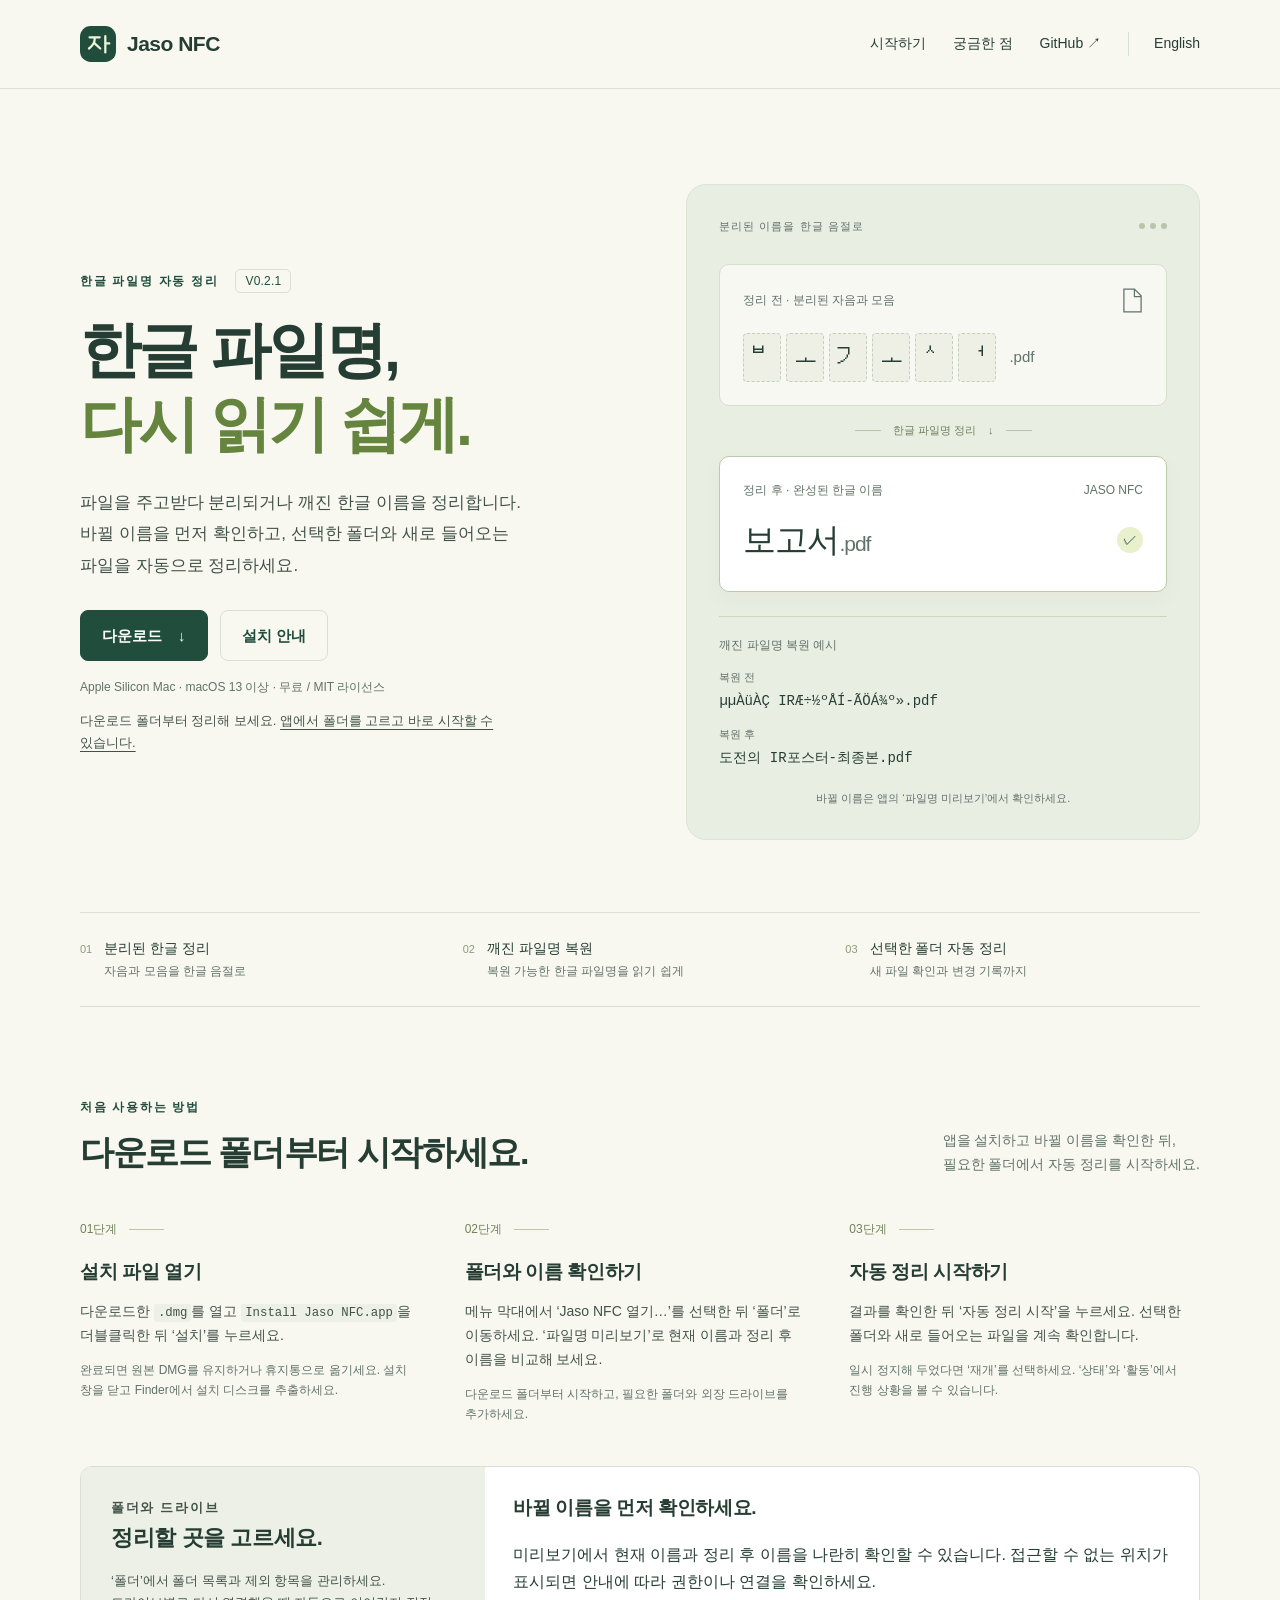
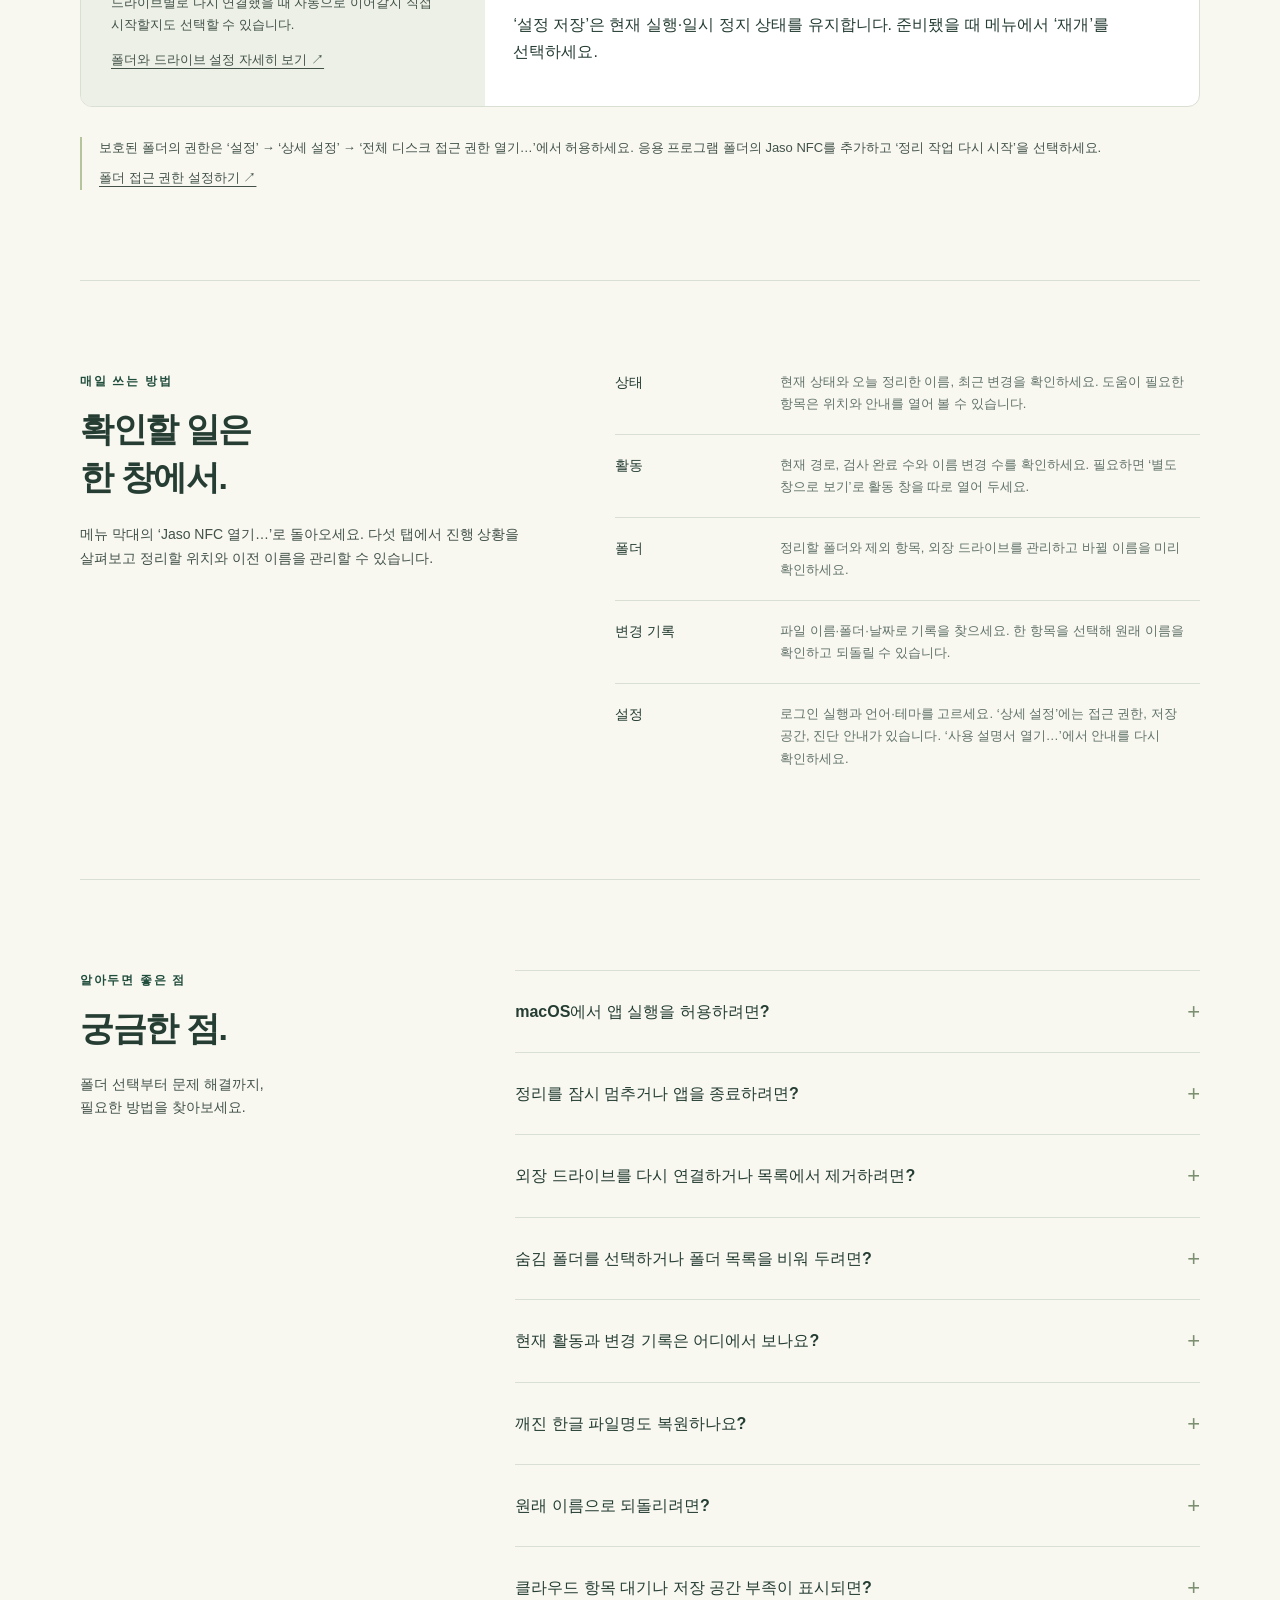
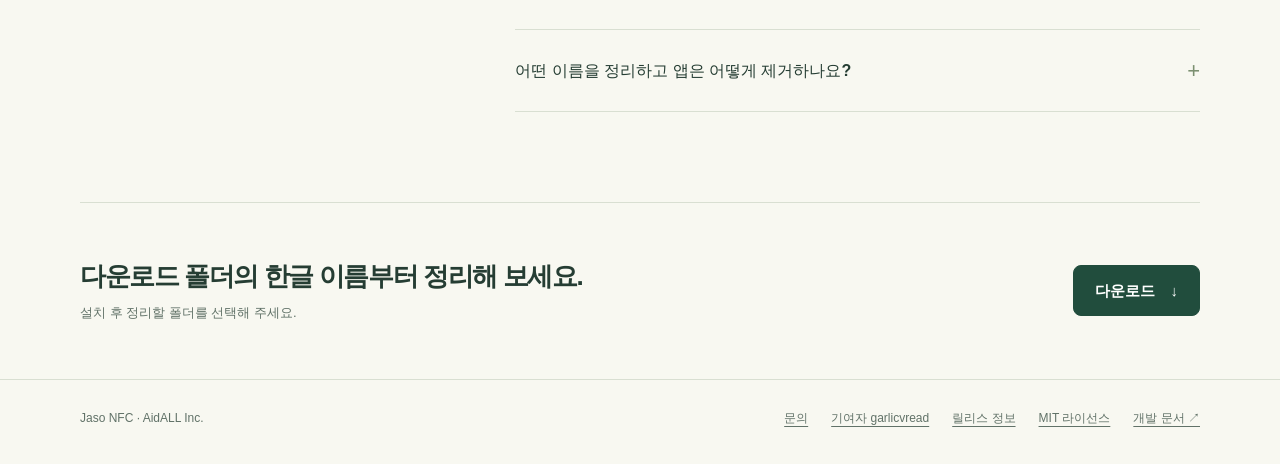
==== commit df8e7b5e: "0.2.1 성능 개선 - 활동 조회를 공유하고 변경된 화면만 갱신하도록 개선했습니다. - 백그라운드 대기와 재시도 조회·저장의 반복 작업을 줄였습니다. - 설치 패키지와 한국어·영" ====
--- a/site/index.html
+++ b/site/index.html
@@ -27,10 +27,10 @@
 <main id="main" class="wrap">
   <section class="hero" aria-labelledby="hero-title">
     <div>
-      <p class="eyebrow">한글 파일명 자동 정리 <span>v0.2.0</span></p>
+      <p class="eyebrow">한글 파일명 자동 정리 <span>v0.2.1</span></p>
       <h1 id="hero-title">한글 파일명,<br><em>다시 읽기 쉽게.</em></h1>
       <p class="hero-copy">파일을 주고받다 분리되거나 깨진 한글 이름을 정리합니다. 바뀔 이름을 먼저 확인하고, 선택한 폴더와 새로 들어오는 파일을 자동으로 정리하세요.</p>
-      <div class="actions"><a class="button" href="https://github.com/garlicvread/jaso-nfc/releases/download/v0.2.0/Jaso-NFC-0.2.0-arm64-local.dmg">다운로드 <span aria-hidden="true">↓</span></a><a class="button secondary" href="#setup">설치 안내</a></div>
+      <div class="actions"><a class="button" href="https://github.com/garlicvread/jaso-nfc/releases/download/v0.2.1/Jaso-NFC-0.2.1-arm64-local.dmg">다운로드 <span aria-hidden="true">↓</span></a><a class="button secondary" href="#setup">설치 안내</a></div>
       <p class="compatibility">Apple Silicon Mac · macOS 13 이상 · 무료 / MIT 라이선스</p>
       <p class="before-download">다운로드 폴더부터 정리해 보세요. <a href="#setup">앱에서 폴더를 고르고 바로 시작할 수 있습니다.</a></p>
     </div>
@@ -72,15 +72,15 @@
       <details><summary>정리를 잠시 멈추거나 앱을 종료하려면?</summary><p>메뉴의 ‘일시 정지’와 ‘재개’로 정리 시점을 조절하세요. 창을 닫으면 백그라운드에서 계속 작업합니다. 작업까지 종료하려면 ‘Jaso NFC 종료’를 선택하고, 다음에 사용할 때는 응용 프로그램 폴더에서 앱을 여세요.</p></details>
       <details><summary>외장 드라이브를 다시 연결하거나 목록에서 제거하려면?</summary><p>‘폴더’ → ‘드라이브’에서 드라이브를 선택하고 ‘선택한 드라이브 관리…’를 여세요. 자동으로 이어서 정리하거나 연결할 때마다 직접 시작하도록 고를 수 있습니다. 앱 전체의 일시 정지는 유지됩니다.</p><p>사용을 마친 드라이브는 상세 창에서 ‘목록에서 제거’를 선택하세요. 연결이 해제된 드라이브도 제거할 수 있습니다. 다른 폴더 변경이 없으면 바로 저장됩니다. 함께 수정 중인 폴더의 미리보기가 필요하면, 미리보기 후 ‘설정 저장’을 눌러 드라이브 제거까지 적용하세요. 저장한 제외 설정은 다시 연결한 뒤에도 유지됩니다. <a href="https://github.com/garlicvread/jaso-nfc/blob/main/docs/usage.md#change-folders">폴더와 드라이브 설정 안내</a>에서 자세히 확인하세요.</p></details>
       <details><summary>숨김 폴더를 선택하거나 폴더 목록을 비워 두려면?</summary><p><code>.ghost-alice</code>, <code>.venv</code>처럼 점으로 시작하는 숨김 폴더는 기본 검사에서 제외합니다. 필요한 숨김 폴더는 ‘폴더’ → ‘선택한 폴더’에 직접 추가하세요. 직접 선택한 폴더 안의 하위 숨김 폴더는 계속 제외합니다.</p><p>‘선택한 폴더’ 목록을 모두 비운 상태도 저장할 수 있습니다. 새 폴더를 추가할 때까지 대기하므로, 준비됐을 때 정리할 위치를 선택하세요.</p></details>
-      <details><summary>현재 활동과 변경 기록은 어디에서 보나요?</summary><p>‘활동’에서 현재 경로와 최근 작업, 지금 대기 중인 항목을 확인하세요. 작업이 멈추면 클라우드 보관, 접근 권한 등 기록된 이유를 표시하고, 이후 검사가 성공하면 완료 결과를 표시합니다. 같은 문제로 재시도하면 기존 항목의 횟수와 시각을 갱신합니다.</p><p>완료한 이름 변경은 ‘변경 기록’에 한 번 남깁니다. 보관 중인 최근 기록을 검색하고 날짜와 결과로 골라 보세요. 기록을 선택하면 원래 이름과 변경한 이름, 위치를 확인하고 되돌릴 수 있습니다.</p></details>
+      <details><summary>현재 활동과 변경 기록은 어디에서 보나요?</summary><p>‘활동’에서 현재 경로와 최근 작업, 지금 대기 중인 항목을 확인하세요. 작업이 멈추면 클라우드 보관, 접근 권한 등 기록된 이유를 표시하고, 이후 검사가 성공하면 완료 결과를 표시합니다. 같은 문제로 재시도하면 기존 항목의 횟수와 시각을 갱신합니다.</p><p>활동을 별도 창으로 열면 두 창에서 같은 최신 진행 상황을 확인할 수 있습니다. 이전 항목을 읽을 때는 ‘새 활동 따라가기’를 끄세요. 선택한 항목과 읽던 위치를 유지하면서 진행 정보를 갱신합니다.</p><p>완료한 이름 변경은 ‘변경 기록’에 한 번 남깁니다. 보관 중인 최근 기록을 검색하고 날짜와 결과로 골라 보세요. 기록을 선택하면 원래 이름과 변경한 이름, 위치를 확인하고 되돌릴 수 있습니다.</p></details>
       <details><summary>깨진 한글 파일명도 복원하나요?</summary><p>UTF-8 또는 CP949 문자가 Latin-1·Windows-1252로 잘못 읽힌 파일명 중, 원래 한글로 손실 없이 되돌릴 수 있고 복원 근거가 충분한 경우를 복원합니다. ‘파일명 미리보기’에서 결과를 확인하세요. 복원 근거가 충분하지 않거나 여러 해석이 가능한 이름은 현재 이름을 유지합니다. <a href="https://github.com/garlicvread/jaso-nfc/blob/main/docs/usage.md#filename-repair">파일명 복원 안내</a>에서 예시와 처리 범위를 확인하세요.</p></details>
       <details><summary>원래 이름으로 되돌리려면?</summary><p>‘변경 기록’에서 항목을 선택하고 ‘원래 이름으로 되돌리기’를 누르세요. 확인 안내를 읽고 ‘되돌리기’를 선택한 뒤 완료 메시지를 기다리세요. 파일이 이동했거나 이름이 충돌하면 이유를 표시합니다. <a href="https://github.com/garlicvread/jaso-nfc/blob/main/docs/usage.md#recovery">이름 복원 안내</a>를 참고하세요.</p></details>
       <details><summary>클라우드 항목 대기나 저장 공간 부족이 표시되면?</summary><p>활동에 표시된 경로와 이유를 확인하고 Finder나 동기화 앱에서 연결·다운로드 상태를 살펴보세요. 디스크 여유 공간과 앱 데이터는 ‘설정’ → ‘상세 설정’ → ‘저장 공간 사용량…’에서 확인할 수 있습니다. 필요한 경우 ‘저장공간 설정 열기’로 공간을 확보하세요.</p><p>파일 목록은 필요한 정보를 간결하게 저장합니다. 변경 기록과 로그는 정해진 용량 안에서 보관하며 오래된 항목부터 자동으로 정리합니다. 처리 중인 복구에 필요한 기록은 별도로 보관합니다.</p></details>
       <details><summary>어떤 이름을 정리하고 앱은 어떻게 제거하나요?</summary><p>선택한 폴더 안에서 파일과 폴더의 분리된 한글 이름을 정리하고, 복원 조건에 맞는 깨진 파일명도 복원합니다. <code>ㅎㅏㄴ</code> 같은 호환 자모, 자동 제외 항목과 exFAT 사용 시 주의점은 <a href="https://github.com/garlicvread/jaso-nfc/blob/main/docs/usage.md#변경-범위와-안전성">처리 범위 안내</a>를 확인하세요. 제거할 때는 로그인 실행을 끄고 앱을 종료한 뒤 <a href="https://github.com/garlicvread/jaso-nfc/blob/main/docs/installation.md#uninstall">제거 절차</a>에 따라 응용 프로그램 폴더의 앱을 휴지통으로 옮기세요.</p></details>
     </div>
   </section>
-  <section class="bottom-cta" aria-label="다운로드와 지원"><div><h2>다운로드 폴더의 한글 이름부터 정리해 보세요.</h2><p>설치 후 정리할 폴더를 선택해 주세요.</p></div><a class="button" href="https://github.com/garlicvread/jaso-nfc/releases/download/v0.2.0/Jaso-NFC-0.2.0-arm64-local.dmg">다운로드 <span aria-hidden="true">↓</span></a></section>
+  <section class="bottom-cta" aria-label="다운로드와 지원"><div><h2>다운로드 폴더의 한글 이름부터 정리해 보세요.</h2><p>설치 후 정리할 폴더를 선택해 주세요.</p></div><a class="button" href="https://github.com/garlicvread/jaso-nfc/releases/download/v0.2.1/Jaso-NFC-0.2.1-arm64-local.dmg">다운로드 <span aria-hidden="true">↓</span></a></section>
 </main>
-<footer><div class="wrap footer-inner"><span>Jaso NFC · AidALL Inc.</span><div class="footer-links"><a href="mailto:aidall_manager@aidall.tech">문의</a><a href="https://github.com/garlicvread">기여자 garlicvread</a><a href="https://github.com/garlicvread/jaso-nfc/releases/tag/v0.2.0">릴리스 정보</a><a href="https://github.com/garlicvread/jaso-nfc/blob/main/LICENSE">MIT 라이선스</a><a href="https://github.com/garlicvread/jaso-nfc/blob/main/docs/development.md">개발 문서 ↗</a></div></div></footer>
+<footer><div class="wrap footer-inner"><span>Jaso NFC · AidALL Inc.</span><div class="footer-links"><a href="mailto:aidall_manager@aidall.tech">문의</a><a href="https://github.com/garlicvread">기여자 garlicvread</a><a href="https://github.com/garlicvread/jaso-nfc/releases/tag/v0.2.1">릴리스 정보</a><a href="https://github.com/garlicvread/jaso-nfc/blob/main/LICENSE">MIT 라이선스</a><a href="https://github.com/garlicvread/jaso-nfc/blob/main/docs/development.md">개발 문서 ↗</a></div></div></footer>
 </body>
 </html>
